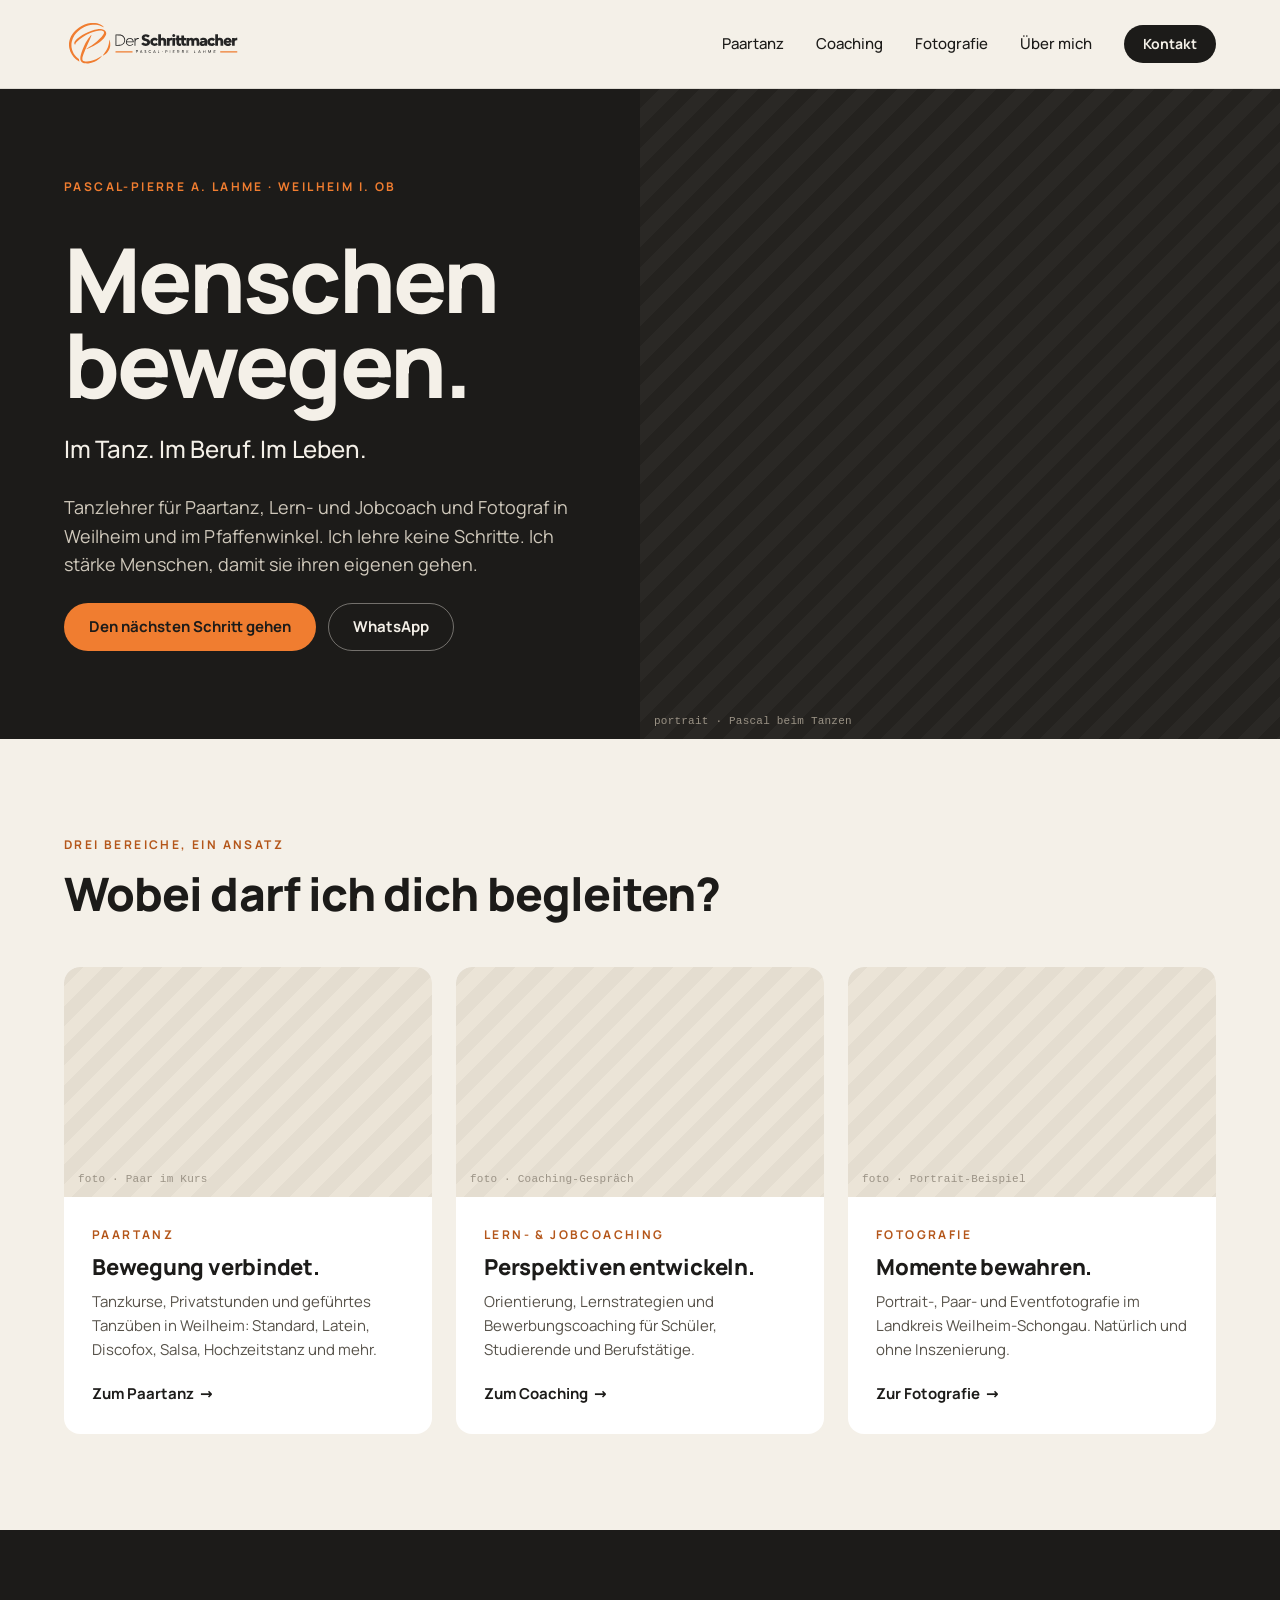
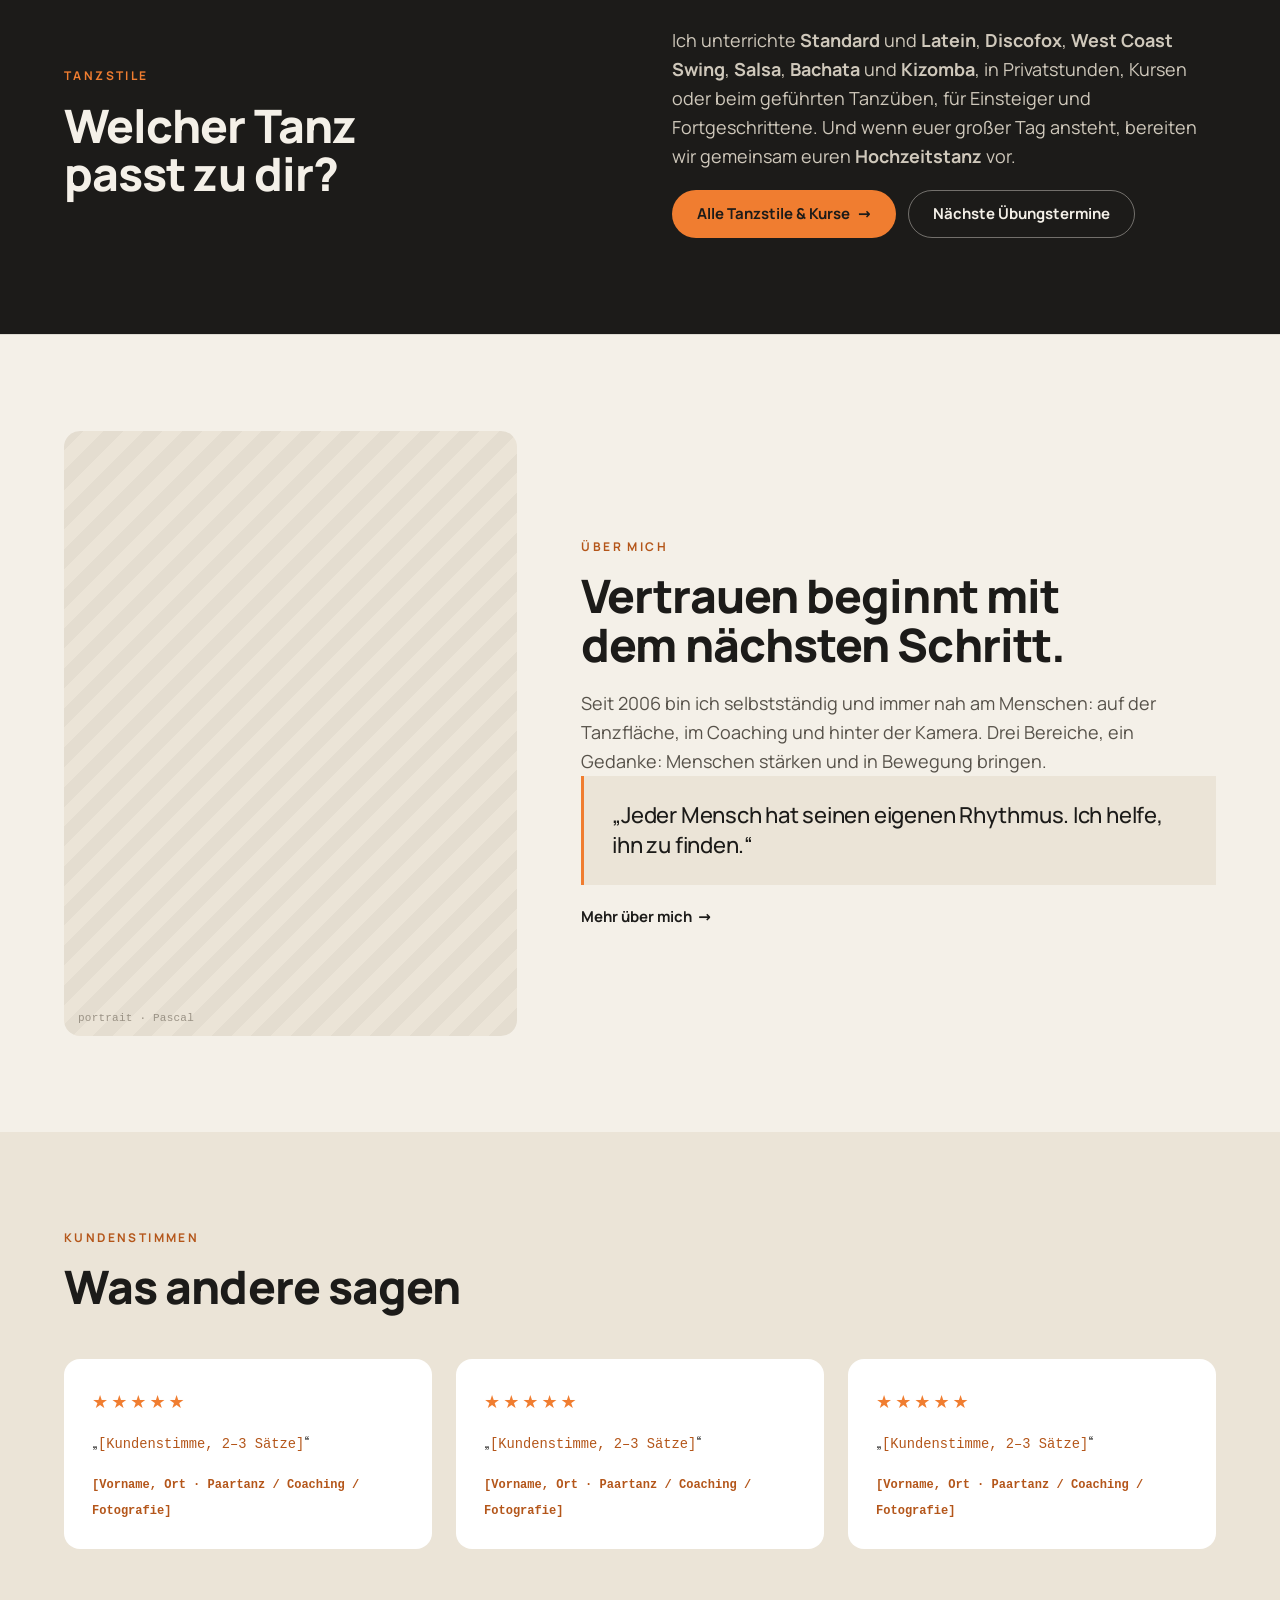
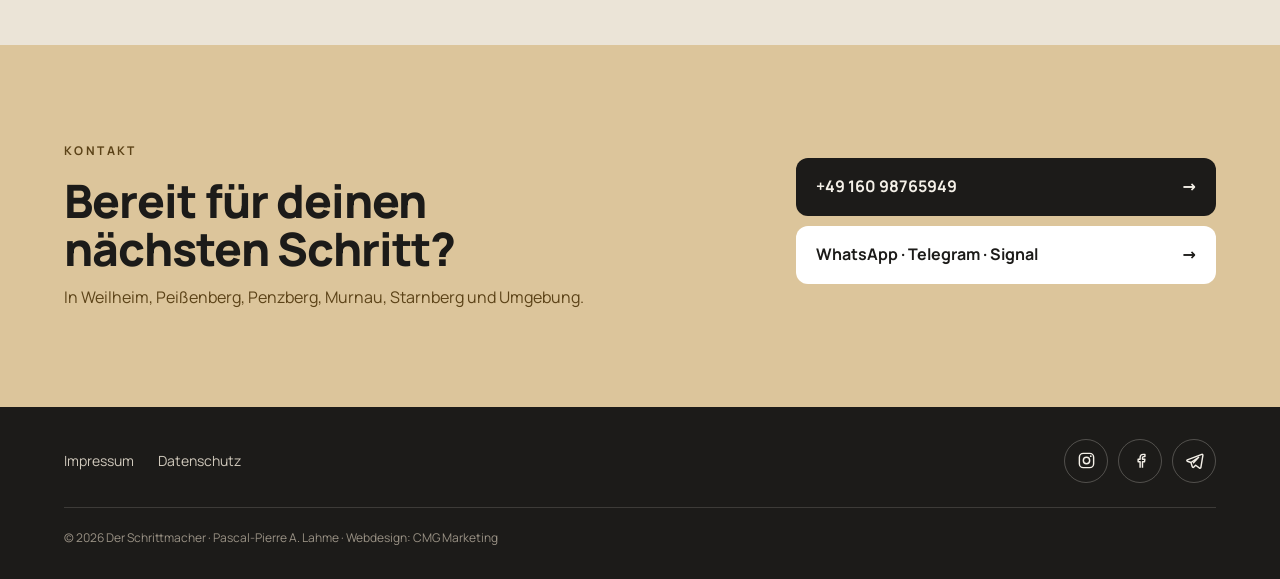
==== index.html @ 3079c07e "Relaunch: 404-Seite mit Fußspuren, Footer mit Copyright unten - 404: Fußspuren laufen einmal sanft e" ====
<!DOCTYPE html>
<html lang="de">
<head>
<meta charset="utf-8">
<meta name="viewport" content="width=device-width, initial-scale=1">
<title>Der Schrittmacher – Paartanz, Coaching & Fotografie in Weilheim</title>
<meta name="description" content="Pascal-Pierre A. Lahme: Tanzkurse und Tanzüben, Lern- und Jobcoaching sowie Fotografie in Weilheim i. OB und im Pfaffenwinkel.">
<link rel="canonical" href="https://www.pascal-lahme.de/">
<meta property="og:type" content="website">
<meta property="og:locale" content="de_DE">
<meta property="og:site_name" content="Der Schrittmacher – Pascal-Pierre A. Lahme">
<meta property="og:title" content="Der Schrittmacher – Paartanz, Coaching & Fotografie in Weilheim">
<meta property="og:description" content="Pascal-Pierre A. Lahme: Tanzkurse und Tanzüben, Lern- und Jobcoaching sowie Fotografie in Weilheim i. OB und im Pfaffenwinkel.">
<meta property="og:url" content="https://www.pascal-lahme.de/">
<meta property="og:image" content="https://www.pascal-lahme.de/img/social-preview.jpg">
<meta property="og:image:width" content="1200">
<meta property="og:image:height" content="630">
<meta property="og:image:alt" content="Der Schrittmacher – Menschen bewegen. Paartanz, Coaching und Fotografie in Weilheim">
<meta name="twitter:card" content="summary_large_image">
<link rel="icon" href="/img/favicon.svg" type="image/svg+xml">
<link rel="preload" href="/fonts/manrope-latin.woff2" as="font" type="font/woff2" crossorigin>
<link rel="stylesheet" href="/css/style.css">
<meta name="theme-color" content="#f4f0e8">
<script>
/* Alte Sprungmarken der bisherigen One-Page-Seite auf die neuen Unterseiten leiten */
(function(){var m={'tanzueben':'/tanzkurs-weilheim#tanzueben','paartanz':'/tanzkurs-weilheim','tanzen-weilheim':'/tanzkurs-weilheim#tanzstile','faq':'/tanzkurs-weilheim#faq','coaching':'/coaching-weilheim','fotografie':'/fotograf-weilheim','ueber-mich':'/ueber-mich','kontakt':'/kontakt','impressum':'/impressum','datenschutz':'/datenschutz','rechtliches':'/impressum'};var h=location.hash.slice(1);if(m[h])location.replace(m[h]);})();
</script>
<script type="application/ld+json">
{"@context":"https://schema.org","@type":"LocalBusiness","name":"Der Schrittmacher – Pascal-Pierre A. Lahme","url":"https://www.pascal-lahme.de/","telephone":"+4916098765949","email":"schrittmacher@pascal-lahme.de","address":{"@type":"PostalAddress","streetAddress":"Föhrenstr. 4","postalCode":"82362","addressLocality":"Weilheim i. OB","addressCountry":"DE"},"areaServed":["Weilheim i. OB","Peißenberg","Penzberg","Murnau","Starnberg"],"sameAs":["https://www.instagram.com/derschrittmacher/","https://www.facebook.com/derSchrittmacher/"]}
</script>
</head>
<body>
<a class="skip" href="#inhalt">Zum Inhalt springen</a>
<header class="site-header" id="kopf">
  <div class="wrap head-in">
    <a class="logo" href="/"><img src="/img/logo.svg" alt="Der Schrittmacher – Pascal-Pierre A. Lahme" width="186" height="52"></a>
    <button class="menu-btn" type="button" aria-expanded="false" aria-controls="menu" aria-label="Menü öffnen">
      <svg class="i-open" viewBox="0 0 24 24" fill="none" stroke="currentColor" stroke-width="2" stroke-linecap="round" aria-hidden="true"><path d="M4 7h16M4 12h16M4 17h16"/></svg>
      <svg class="i-close" viewBox="0 0 24 24" fill="none" stroke="currentColor" stroke-width="2" stroke-linecap="round" aria-hidden="true"><path d="M6 6l12 12M18 6 6 18"/></svg>
    </button>
    <nav class="nav" id="menu" aria-label="Hauptmenü"><a href="/tanzkurs-weilheim">Paartanz</a><a href="/coaching-weilheim">Coaching</a><a href="/fotograf-weilheim">Fotografie</a><a href="/ueber-mich">Über mich</a><a class="btn btn--dark btn--sm" href="/kontakt">Kontakt</a></nav>
  </div>
</header>
<main id="inhalt">
<section class="hero hero--ink">
  <div class="hero__text">
    <span class="eyebrow">Pascal-Pierre A. Lahme · Weilheim i. OB</span>
    <h1 class="display">Menschen bewegen.</h1>
    <p class="hero__sub">Im Tanz. Im Beruf. Im Leben.</p>
    <p class="lead">Tanzlehrer für Paartanz, Lern- und Jobcoach und Fotograf in Weilheim und im Pfaffenwinkel. Ich lehre keine Schritte. Ich stärke Menschen, damit sie ihren eigenen gehen.</p>
    <div class="btn-row"><a class="btn btn--orange" href="/kontakt">Den nächsten Schritt gehen</a><a class="btn btn--outline-light" href="https://wa.me/4916098765949" rel="noopener" target="_blank">WhatsApp</a></div>
  </div>
  <div class="hero__media"><div class="img " role="img" aria-label="Platzhalter: portrait · Pascal beim Tanzen"><span class="cap">portrait · Pascal beim Tanzen</span></div></div>
</section>

<section class="band" aria-labelledby="bereiche">
  <div class="wrap">
    <div class="section-head"><span class="eyebrow">Drei Bereiche, ein Ansatz</span><h2 id="bereiche">Wobei darf ich dich begleiten?</h2></div>
    <div class="grid grid--3 slider">
      <a class="card" href="/tanzkurs-weilheim"><div class="img " role="img" aria-label="Platzhalter: foto · Paar im Kurs"><span class="cap">foto · Paar im Kurs</span></div><div class="card__body"><span class="eyebrow">Paartanz</span><h3>Bewegung verbindet.</h3><p class="text">Tanzkurse, Privatstunden und geführtes Tanzüben in Weilheim: Standard, Latein, Discofox, Salsa, Hochzeitstanz und mehr.</p><span class="link">Zum Paartanz <span class="arrow arrow--r">→</span></span></div></a>
      <a class="card" href="/coaching-weilheim"><div class="img " role="img" aria-label="Platzhalter: foto · Coaching-Gespräch"><span class="cap">foto · Coaching-Gespräch</span></div><div class="card__body"><span class="eyebrow">Lern- &amp; Jobcoaching</span><h3>Perspektiven entwickeln.</h3><p class="text">Orientierung, Lernstrategien und Bewerbungscoaching für Schüler, Studierende und Berufstätige.</p><span class="link">Zum Coaching <span class="arrow arrow--r">→</span></span></div></a>
      <a class="card" href="/fotograf-weilheim"><div class="img " role="img" aria-label="Platzhalter: foto · Portrait-Beispiel"><span class="cap">foto · Portrait-Beispiel</span></div><div class="card__body"><span class="eyebrow">Fotografie</span><h3>Momente bewahren.</h3><p class="text">Portrait-, Paar- und Eventfotografie im Landkreis Weilheim-Schongau. Natürlich und ohne Inszenierung.</p><span class="link">Zur Fotografie <span class="arrow arrow--r">→</span></span></div></a>
    </div>
  </div>
</section>

<section class="band band--ink" aria-labelledby="tanzstile">
  <div class="wrap split">
    <div><span class="eyebrow">Tanzstile</span><h2 id="tanzstile">Welcher Tanz passt zu dir?</h2></div>
    <div class="stack">
      <p class="lead">Ich unterrichte <strong>Standard</strong> und <strong>Latein</strong>, <strong>Discofox</strong>, <strong>West Coast Swing</strong>, <strong>Salsa</strong>, <strong>Bachata</strong> und <strong>Kizomba</strong>, in Privatstunden, Kursen oder beim geführten Tanzüben, für Einsteiger und Fortgeschrittene. Und wenn euer großer Tag ansteht, bereiten wir gemeinsam euren <strong>Hochzeitstanz</strong> vor.</p>
      <div class="btn-row"><a class="btn btn--orange" href="/tanzkurs-weilheim#tanzstile">Alle Tanzstile &amp; Kurse <span class="arrow arrow--r">→</span></a><a class="btn btn--outline-light" href="/tanzkurs-weilheim#tanzueben">Nächste Übungstermine</a></div>
    </div>
  </div>
</section>

<section class="band" aria-labelledby="ueber">
  <div class="wrap split split--5-7">
    <div class="img ratio-3x4" role="img" aria-label="Platzhalter: portrait · Pascal"><span class="cap">portrait · Pascal</span></div>
    <div class="stack">
      <div><span class="eyebrow">Über mich</span><h2 id="ueber">Vertrauen beginnt mit dem nächsten Schritt.</h2></div>
      <p class="lead">Seit 2006 bin ich selbstständig und immer nah am Menschen: auf der Tanzfläche, im Coaching und hinter der Kamera. Drei Bereiche, ein Gedanke: Menschen stärken und in Bewegung bringen.</p>
      <blockquote class="quote">„Jeder Mensch hat seinen eigenen Rhythmus. Ich helfe, ihn zu finden.“</blockquote>
      <a class="link" href="/ueber-mich">Mehr über mich <span class="arrow arrow--r">→</span></a>
    </div>
  </div>
</section>

<section class="band band--deep" aria-labelledby="stimmen">
  <div class="wrap">
    <div class="section-head"><span class="eyebrow">Kundenstimmen</span><h2 id="stimmen">Was andere sagen</h2></div>
    <div class="grid grid--3 slider"><figure class="review"><div class="stars" aria-label="5 von 5 Sternen">★★★★★</div><blockquote>„<span class="ph">[Kundenstimme, 2–3 Sätze]</span>“</blockquote><figcaption><cite><span class="ph">[Vorname, Ort · Paartanz / Coaching / Fotografie]</span></cite></figcaption></figure><figure class="review"><div class="stars" aria-label="5 von 5 Sternen">★★★★★</div><blockquote>„<span class="ph">[Kundenstimme, 2–3 Sätze]</span>“</blockquote><figcaption><cite><span class="ph">[Vorname, Ort · Paartanz / Coaching / Fotografie]</span></cite></figcaption></figure><figure class="review"><div class="stars" aria-label="5 von 5 Sternen">★★★★★</div><blockquote>„<span class="ph">[Kundenstimme, 2–3 Sätze]</span>“</blockquote><figcaption><cite><span class="ph">[Vorname, Ort · Paartanz / Coaching / Fotografie]</span></cite></figcaption></figure></div>
  </div>
</section>

<section class="band band--sand cta-band" aria-labelledby="kontakt">
  <div class="wrap">
    <div><span class="eyebrow">Kontakt</span><h2 id="kontakt">Bereit für deinen nächsten Schritt?</h2><p class="text">In Weilheim, Peißenberg, Penzberg, Murnau, Starnberg und Umgebung.</p></div>
    <div class="contact-lines contact-lines--compact" style="min-width:min(100%,420px)">
      <a class="contact-line" href="tel:+4916098765949">+49 160 98765949 <span class="arrow arrow--r">→</span></a>
      <a class="contact-line is-white" href="/kontakt#messenger">WhatsApp · Telegram · Signal <span class="arrow arrow--r">→</span></a>
    </div>
  </div>
</section>
</main>
<footer class="site-footer">
  <div class="wrap">
    <div class="foot-row">
      <nav class="foot-legal" aria-label="Rechtliches"><a href="/impressum">Impressum</a><a href="/datenschutz">Datenschutz</a></nav>
      <div class="socials">
        <a href="https://www.instagram.com/derschrittmacher/" aria-label="Instagram" rel="noopener" target="_blank"><svg viewBox="0 0 24 24" fill="none" stroke="currentColor" stroke-width="1.8" aria-hidden="true"><rect x="3" y="3" width="18" height="18" rx="5"/><circle cx="12" cy="12" r="4"/><circle cx="17.4" cy="6.6" r="1.1" fill="currentColor" stroke="none"/></svg></a>
        <a href="https://www.facebook.com/derSchrittmacher/" aria-label="Facebook" rel="noopener" target="_blank"><svg viewBox="0 0 24 24" fill="none" stroke="currentColor" stroke-width="1.8" stroke-linejoin="round" aria-hidden="true"><path d="M14.5 21v-7.5h2.6l.4-3h-3V8.6c0-.9.3-1.5 1.6-1.5h1.5V4.4a20 20 0 0 0-2.3-.1c-2.3 0-3.8 1.4-3.8 3.9v2.3H9v3h2.5V21"/></svg></a>
        <a href="https://t.me/derSchrittmacher" aria-label="Telegram" rel="noopener" target="_blank"><svg viewBox="0 0 24 24" fill="none" stroke="currentColor" stroke-width="1.8" stroke-linejoin="round" aria-hidden="true"><path d="M21.2 4.2 2.9 11.3c-.8.3-.8 1.4 0 1.7l4.6 1.5 1.8 5.6c.2.7 1.1.9 1.6.4l2.6-2.5 4.9 3.6c.6.4 1.4.1 1.6-.6L22.6 5.4c.2-.8-.6-1.5-1.4-1.2Z"/><path d="m7.5 14.5 9.7-6.6-7 7.6"/></svg></a>
      </div>
    </div>
    <p class="foot-copy">© 2026 Der Schrittmacher · Pascal-Pierre A. Lahme <span aria-hidden="true">·</span> Webdesign: <a href="https://www.cmg-marketing.de/" rel="noopener" target="_blank">CMG Marketing</a></p>
  </div>
</footer>

<script>
(function(){var b=document.querySelector('.menu-btn'),h=document.getElementById('kopf');if(!b)return;
b.addEventListener('click',function(){var o=h.classList.toggle('menu-open');b.setAttribute('aria-expanded',o);b.setAttribute('aria-label',o?'Menü schließen':'Menü öffnen');});})();
</script>
</body>
</html>
---- css/style.css ----
/* Der Schrittmacher – Pascal-Pierre A. Lahme
   Eine Datei für die ganze Website. Schrift lokal eingebunden (keine Google-Server). */

/* ---------- Schrift ---------- */
@font-face {
  font-family: "Manrope";
  font-style: normal;
  font-display: swap;
  font-weight: 200 800;
  src: url("../fonts/manrope-latin-ext.woff2") format("woff2");
  unicode-range: U+0100-02BA, U+02BD-02C5, U+02C7-02CC, U+02CE-02D7, U+02DD-02FF, U+0304, U+0308, U+0329, U+1D00-1DBF, U+1E00-1E9F, U+1EF2-1EFF, U+2020, U+20A0-20AB, U+20AD-20C0, U+2113, U+2C60-2C7F, U+A720-A7FF;
}
@font-face {
  font-family: "Manrope";
  font-style: normal;
  font-display: swap;
  font-weight: 200 800;
  src: url("../fonts/manrope-latin.woff2") format("woff2");
  unicode-range: U+0000-00FF, U+0131, U+0152-0153, U+02BB-02BC, U+02C6, U+02DA, U+02DC, U+0304, U+0308, U+0329, U+2000-206F, U+20AC, U+2122, U+2191, U+2193, U+2212, U+2215, U+FEFF, U+FFFD;
}

/* ---------- Farben & Maße ---------- */
:root {
  --ink: #1c1b19;
  --ink-2: #24221f;
  --cream: #f4f0e8;
  --cream-deep: #ebe4d7;
  --white: #ffffff;
  --sand: #dcc59b;
  --orange: #f07d30;
  --orange-dark: #d96a1f;
  --orange-text: #b4561a;
  --brown: #5c4318;
  --muted: #57524a;
  --muted-on-dark: #cfc8bb;
  --faint: #9a9285;
  --rule: rgba(28, 27, 25, .2);
  --rule-soft: rgba(28, 27, 25, .1);
  --rule-on-dark: rgba(244, 240, 232, .15);

  --font: "Manrope", system-ui, -apple-system, "Segoe UI", sans-serif;
  --mono: ui-monospace, Menlo, Consolas, monospace;

  --container: 1280px;
  --gutter: 64px;
  --section-y: 96px;
  --gap: 24px;
  --radius: 16px;
  --radius-sm: 12px;
  --ease: .2s ease;
}
@media (max-width: 900px) {
  :root { --gutter: 20px; --section-y: 56px; --gap: 16px; }
}

/* ---------- Grundlagen ---------- */
*, *::before, *::after { box-sizing: border-box; }
html { -webkit-text-size-adjust: 100%; scroll-behavior: smooth; scroll-padding-top: 100px; }
body {
  margin: 0;
  font-family: var(--font);
  font-size: 16px;
  line-height: 1.6;
  color: var(--ink);
  background: var(--cream);
  -webkit-font-smoothing: antialiased;
}
img, svg { display: block; max-width: 100%; }
a { color: inherit; text-decoration: none; transition: color var(--ease); }
p { margin: 0; }
h1, h2, h3, h4 { margin: 0; font-weight: 800; letter-spacing: -.02em; line-height: 1.05; text-wrap: balance; }
h1 { font-size: clamp(40px, 5.4vw, 72px); letter-spacing: -.03em; line-height: 1; }
h2 { font-size: clamp(30px, 3.6vw, 48px); }
h3 { font-size: 22px; letter-spacing: -.01em; line-height: 1.2; }
.display { font-size: clamp(52px, 7vw, 92px); line-height: .95; }
:focus-visible { outline: 2px solid var(--orange); outline-offset: 3px; }
.skip { position: absolute; left: -9999px; top: 8px; background: var(--ink); color: var(--cream); padding: 10px 16px; border-radius: 999px; z-index: 100; }
.skip:focus { left: 8px; }
.visually-hidden { position: absolute; width: 1px; height: 1px; overflow: hidden; clip: rect(0 0 0 0); white-space: nowrap; }

.wrap { max-width: var(--container); margin: 0 auto; padding: 0 var(--gutter); }
.band { padding: var(--section-y) 0; }
.band--ink { background: var(--ink); color: var(--cream); }
.band--deep { background: var(--cream-deep); }
.band--white { background: var(--white); }
.band--sand { background: var(--sand); }
.band + .band:not([class*="--"]) { border-top: 1px solid var(--rule-soft); }

/* Platzhalter für fehlende Inhalte */
.ph { font-family: var(--mono); font-size: .86em; color: var(--orange-text); }
.band--ink .ph { color: var(--orange); }

/* ---------- Texte ---------- */
.eyebrow {
  display: block;
  font-size: 12px;
  font-weight: 700;
  letter-spacing: .2em;
  text-transform: uppercase;
  color: var(--orange-text);
  margin-bottom: 16px;
}
.band--ink .eyebrow, .hero--ink .eyebrow { color: var(--orange); }
.band--sand .eyebrow { color: var(--brown); }
.lead { font-size: 18px; line-height: 1.6; color: var(--muted); }
.text { color: var(--muted); }
.band--ink .lead, .band--ink .text, .hero--ink .lead { color: var(--muted-on-dark); }
.section-head { max-width: 760px; margin-bottom: 48px; }
.section-head .lead { margin-top: 16px; }
.stack > * + * { margin-top: 20px; }

/* ---------- Buttons ---------- */
.btn {
  display: inline-flex;
  align-items: center;
  justify-content: center;
  gap: 8px;
  padding: 14px 24px;
  border-radius: 999px;
  border: 1.5px solid transparent;
  font: 700 15px/1.2 var(--font);
  cursor: pointer;
  transition: background-color var(--ease), color var(--ease), border-color var(--ease), transform var(--ease);
  white-space: nowrap;
}
.btn:active { transform: scale(.97); }
.btn--orange { background: var(--orange); color: var(--ink); }
.btn--orange:hover { background: var(--orange-dark); }
.btn--dark { background: var(--ink); color: var(--cream); }
.btn--dark:hover { background: var(--orange); color: var(--ink); }
.btn--white { background: var(--white); color: var(--ink); }
.btn--white:hover { background: var(--ink); color: var(--cream); }
.btn--outline-light { border-color: rgba(244, 240, 232, .4); color: var(--cream); }
.btn--outline-light:hover { background: var(--cream); color: var(--ink); border-color: var(--cream); }
.btn--outline-dark { border-color: var(--ink); color: var(--ink); }
.btn--outline-dark:hover { background: var(--ink); color: var(--cream); }
.btn--sm { padding: 10px 18px; font-size: 14px; }
.btn-row { display: flex; flex-wrap: wrap; gap: 12px; align-items: center; }
.link { font-weight: 700; font-size: 15px; display: inline-flex; gap: 6px; align-items: center; }
.link:hover { color: var(--orange-text); }
.band--ink .link:hover { color: var(--orange); }
.arrow { display: inline-block; transition: transform var(--ease); }
a:hover .arrow--r, button:hover .arrow--r { transform: translateX(3px); }
a:hover .arrow--d { transform: translateY(3px); }
a:hover .arrow--u { transform: translateY(-3px); }
.back { font-size: 14px; font-weight: 600; color: var(--muted); }
.band--ink .back { color: var(--muted-on-dark); }
.back:hover { color: var(--orange-text); }
.band--ink .back:hover { color: var(--orange); }

/* ---------- Header ---------- */
.site-header {
  position: sticky;
  top: 0;
  z-index: 50;
  background: var(--cream);
  border-bottom: 1px solid var(--rule-soft);
}
.head-in { display: flex; align-items: center; justify-content: space-between; height: 88px; }
.logo img { height: 52px; width: auto; }
.nav { display: flex; align-items: center; gap: 32px; font-size: 15px; font-weight: 500; }
.nav a:not(.btn):hover, .nav a[aria-current="page"]:not(.btn) { color: var(--orange-text); }
.menu-btn { display: none; }

@media (max-width: 900px) {
  .head-in { height: 68px; }
  .logo img { height: 40px; }
  .menu-btn {
    display: grid;
    place-items: center;
    width: 44px;
    height: 44px;
    border-radius: 50%;
    border: 0;
    background: var(--ink);
    color: var(--cream);
    cursor: pointer;
  }
  .menu-btn svg { width: 20px; height: 20px; }
  .menu-btn .i-close { display: none; }
  .menu-open .menu-btn .i-open { display: none; }
  .menu-open .menu-btn .i-close { display: block; }
  .nav {
    display: none;
    position: absolute;
    top: 100%;
    left: 0;
    right: 0;
    flex-direction: column;
    align-items: stretch;
    gap: 0;
    padding: 8px var(--gutter) 24px;
    background: var(--cream);
    border-bottom: 1px solid var(--rule-soft);
    font-size: 20px;
    font-weight: 700;
  }
  .menu-open .nav { display: flex; }
  .nav a:not(.btn) { padding: 14px 0; border-bottom: 1px solid var(--rule-soft); }
  .nav .btn { margin-top: 20px; font-size: 16px; padding: 16px; }
}

/* ---------- Hero ---------- */
.hero { display: grid; grid-template-columns: 1fr 1fr; min-height: 560px; }
.hero--ink { background: var(--ink); color: var(--cream); }
.hero__text {
  display: flex;
  flex-direction: column;
  justify-content: center;
  gap: 24px;
  padding: 88px 56px 88px max(var(--gutter), calc((100vw - var(--container)) / 2 + var(--gutter)));
}
.hero__text .lead { max-width: 520px; }
.hero__sub { font-size: 24px; font-weight: 500; letter-spacing: -.01em; }
.hero__media { min-height: 100%; }
.hero__media .img { height: 100%; border-radius: 0; }
@media (max-width: 900px) {
  .hero { grid-template-columns: 1fr; min-height: 0; }
  .hero__media { order: -1; height: 260px; }
  .hero__text { padding: 40px var(--gutter) 48px; gap: 20px; }
  .hero__sub { font-size: 20px; }
  .hero .btn-row .btn { flex: 1 1 100%; }
}

/* Seitenkopf hell, zweispaltig (Über mich) */
.page-head { display: grid; grid-template-columns: 5fr 7fr; gap: 64px; align-items: center; }
@media (max-width: 900px) { .page-head { grid-template-columns: 1fr; gap: 32px; } }

/* ---------- Bild-Platzhalter ---------- */
.img {
  position: relative;
  border-radius: var(--radius);
  overflow: hidden;
  background: repeating-linear-gradient(135deg, #e4ddd0 0 14px, #ebe4d7 14px 28px);
  min-height: 220px;
}
.img--dark, .band--ink .img, .hero--ink .img { background: repeating-linear-gradient(135deg, #24221f 0 14px, #2a2825 14px 28px); }
.img figcaption, .img .cap {
  position: absolute;
  left: 14px;
  bottom: 12px;
  font: 11px var(--mono);
  color: var(--faint);
  letter-spacing: .02em;
}
.img img { width: 100%; height: 100%; object-fit: cover; }
.ratio-4x3 { aspect-ratio: 4 / 3; min-height: 0; }
.ratio-3x4 { aspect-ratio: 3 / 4; min-height: 0; }
.ratio-16x10 { aspect-ratio: 16 / 10; min-height: 0; }

/* ---------- Raster ---------- */
.grid { display: grid; gap: var(--gap); }
.grid--2 { grid-template-columns: repeat(2, minmax(0, 1fr)); }
.grid--3 { grid-template-columns: repeat(3, minmax(0, 1fr)); }
.grid--4 { grid-template-columns: repeat(4, minmax(0, 1fr)); }
.split { display: grid; grid-template-columns: 1fr 1fr; gap: 64px; align-items: center; }
.split--top { align-items: start; }
.split--5-7 { grid-template-columns: 5fr 7fr; }
@media (max-width: 1080px) { .grid--4 { grid-template-columns: repeat(2, minmax(0, 1fr)); } }
@media (max-width: 900px) {
  .grid--2, .grid--3, .grid--4, .split, .split--5-7 { grid-template-columns: 1fr; }
  .split { gap: 32px; }
  .split--media-first > .img, .split > .img { order: -1; }
  /* Wischbare Karten auf dem Handy */
  .slider {
    display: grid;
    grid-auto-flow: column;
    grid-auto-columns: 84%;
    grid-template-columns: none;
    overflow-x: auto;
    scroll-snap-type: x mandatory;
    margin: 0 calc(var(--gutter) * -1);
    padding: 0 var(--gutter) 4px;
    scroll-padding: 0 var(--gutter);
    scrollbar-width: none;
  }
  .slider::-webkit-scrollbar { display: none; }
  .slider > * { scroll-snap-align: start; }
}

/* ---------- Karten ---------- */
.card {
  display: flex;
  flex-direction: column;
  background: var(--white);
  border-radius: var(--radius);
  overflow: hidden;
}
.card__body { display: flex; flex-direction: column; gap: 10px; padding: 28px; flex: 1; }
.card__body .text { font-size: 15px; flex: 1; }
.card .eyebrow { margin: 0; }
.card .link { margin-top: 10px; }
.card .img { border-radius: 0; min-height: 0; aspect-ratio: 16 / 10; }
a.card:hover h3 { color: var(--orange-text); }
.card h3 { transition: color var(--ease); }
.card--dark { background: var(--ink-2); color: var(--cream); }
.card--dark .text { color: var(--muted-on-dark); }

/* ---------- Zitat ---------- */
.quote {
  margin: 0;
  padding: 24px 28px;
  background: var(--cream-deep);
  border-left: 3px solid var(--orange);
  font-size: 22px;
  line-height: 1.4;
  font-weight: 500;
  letter-spacing: -.01em;
}
.quote-band { text-align: center; }
.quote-band blockquote {
  margin: 0 auto;
  max-width: 980px;
  font-size: clamp(26px, 3.2vw, 40px);
  line-height: 1.25;
  font-weight: 600;
  letter-spacing: -.02em;
}

/* ---------- Schritte (nummerierte Liste) ---------- */
.steps { list-style: none; margin: 0; padding: 0; border-top: 1px solid var(--rule); }
.steps li { display: grid; grid-template-columns: 56px 1fr; gap: 8px; padding: 24px 0; border-bottom: 1px solid var(--rule); }
.steps .num { font-weight: 800; color: var(--orange-text); font-size: 16px; padding-top: 2px; }
.band--ink .steps, .band--ink .steps li { border-color: var(--rule-on-dark); }
.band--ink .steps .num { color: var(--orange); }
.steps h3 { font-size: 19px; margin-bottom: 6px; }
.steps .text { font-size: 15px; }

.steps-cols { display: grid; grid-template-columns: repeat(3, 1fr); gap: 32px; list-style: none; margin: 0; padding: 0; }
.steps-cols li { border-top: 2px solid var(--ink); padding-top: 24px; }
.steps-cols .num { display: block; font-size: 18px; font-weight: 800; color: var(--orange-text); margin-bottom: 12px; }
.steps-cols h3 { margin-bottom: 10px; }
@media (max-width: 900px) { .steps-cols { grid-template-columns: 1fr; gap: 28px; } }

/* ---------- Faktenzeilen ---------- */
.facts { margin: 0; border-top: 1px solid var(--rule); font-size: 15px; }
.facts div { display: grid; grid-template-columns: 140px 1fr; gap: 16px; padding: 13px 0; border-bottom: 1px solid var(--rule); }
.facts dt { font-weight: 700; }
.facts dd { margin: 0; color: var(--muted); }
.band--ink .facts, .band--ink .facts div { border-color: var(--rule-on-dark); }
.band--ink .facts dd { color: var(--muted-on-dark); }
@media (max-width: 600px) { .facts div { grid-template-columns: 110px 1fr; } }

/* Angebots-Abschnitt (Text + Bild) */
.offer h2 { margin-bottom: 16px; }
.offer .lead { margin-bottom: 28px; }
.offer .facts { margin-bottom: 28px; }

/* ---------- Tanzstile ---------- */
.style-tile { display: grid; grid-template-columns: 136px 1fr; gap: 24px; padding: 20px; background: var(--ink-2); border-radius: var(--radius); }
.style-tile .img { min-height: 0; aspect-ratio: 1; border-radius: var(--radius-sm); }
.style-tile h3 { font-size: 21px; margin-bottom: 4px; }
.style-tile .tag { display: block; font-size: 11px; font-weight: 700; letter-spacing: .14em; text-transform: uppercase; color: var(--orange); margin-bottom: 8px; }
.style-tile p { font-size: 15px; color: var(--muted-on-dark); }
@media (max-width: 600px) { .style-tile { grid-template-columns: 84px 1fr; gap: 16px; padding: 16px; } }

.chips { display: flex; flex-wrap: wrap; gap: 8px; }
.chip { padding: 8px 14px; border-radius: 999px; background: var(--white); font-size: 14px; font-weight: 600; }
.band--ink .chip { background: var(--ink-2); color: var(--cream); }

/* ---------- Termine (Tanzüben) ---------- */
.dates { border-top: 1px solid var(--rule-on-dark); }
.date-row { display: grid; grid-template-columns: 1fr auto; gap: 16px 24px; align-items: center; padding: 22px 0; border-bottom: 1px solid var(--rule-on-dark); }
.date-row .when { font-size: 13px; font-weight: 700; color: var(--orange); letter-spacing: .02em; }
.date-row h3 { font-size: 20px; margin: 4px 0 4px; }
.date-row .where { font-size: 14px; color: var(--muted-on-dark); }
.date-row .btn-row { justify-content: flex-end; }
.note { font-size: 13px; color: var(--faint); margin-top: 16px; }
@media (max-width: 700px) { .date-row { grid-template-columns: 1fr; } .date-row .btn-row { justify-content: flex-start; } }

/* ---------- Kundenstimmen ---------- */
.review { margin: 0; background: var(--white); border-radius: var(--radius); padding: 28px; display: flex; flex-direction: column; gap: 14px; }
.stars { color: var(--orange); letter-spacing: 3px; font-size: 18px; }
.review blockquote { margin: 0; font-size: 16px; }
.review cite { font-style: normal; font-size: 14px; font-weight: 700; }

/* ---------- Infobox ---------- */
.infobox { background: var(--white); border-radius: var(--radius); padding: 28px; }
.infobox h3 { font-size: 19px; margin-bottom: 14px; }
.infobox ul { list-style: none; margin: 0; padding: 0; display: grid; gap: 10px; font-size: 15px; }
.infobox strong { font-weight: 700; }

/* ---------- Preise ---------- */
.price-table { width: 100%; border-collapse: collapse; font-size: 15px; }
.price-table th { text-align: left; font-size: 12px; font-weight: 700; letter-spacing: .14em; text-transform: uppercase; color: var(--muted); padding: 0 12px 14px 0; border-bottom: 2px solid var(--ink); }
.price-table td { padding: 16px 12px 16px 0; border-bottom: 1px solid var(--rule); vertical-align: top; color: var(--muted); }
.price-table td:first-child { font-weight: 700; color: var(--ink); }
.price-table td:last-child, .price-table th:last-child { text-align: right; padding-right: 0; color: var(--ink); font-weight: 700; }
.price-table tr { transition: background-color var(--ease); }
.price-table tbody tr:hover { background: var(--cream); }
.price-table a:hover { color: var(--orange-text); }
@media (max-width: 760px) {
  .price-table thead { display: none; }
  .price-table, .price-table tbody, .price-table tr, .price-table td { display: block; width: 100%; }
  .price-table tr { padding: 16px 0; border-bottom: 1px solid var(--rule); }
  .price-table td { border: 0; padding: 2px 0; text-align: left !important; }
  .price-table td[data-label]::before { content: attr(data-label) ": "; font-weight: 600; color: var(--ink); }
}

/* Format & Kosten (Coaching) */
.keyfacts { border-top: 1px solid var(--rule); }
.keyfacts > div { display: grid; grid-template-columns: 1fr 1.1fr; gap: 24px; align-items: center; padding: 24px 0; border-bottom: 1px solid var(--rule); }
.keyfacts .big { font-size: clamp(28px, 3vw, 38px); font-weight: 800; letter-spacing: -.02em; line-height: 1.1; }
.keyfacts .text { font-size: 15px; }
.badge { display: inline-block; padding: 6px 12px; border-radius: 999px; background: var(--orange); color: var(--ink); font-size: 11px; font-weight: 800; letter-spacing: .12em; text-transform: uppercase; }
.funding { display: flex; gap: 16px; align-items: flex-start; margin-top: 24px; font-size: 15px; color: var(--muted); }
@media (max-width: 600px) { .keyfacts > div { grid-template-columns: 1fr; gap: 6px; } .funding { flex-direction: column; } }

/* ---------- FAQ ---------- */
.faq { border-top: 1px solid var(--rule); }
.faq details { border-bottom: 1px solid var(--rule); }
.faq summary {
  display: flex;
  justify-content: space-between;
  gap: 16px;
  padding: 20px 0;
  font-size: 17px;
  font-weight: 700;
  cursor: pointer;
  list-style: none;
  transition: color var(--ease);
}
.faq summary::-webkit-details-marker { display: none; }
.faq summary::after { content: "+"; font-size: 22px; line-height: 1; font-weight: 500; transition: transform var(--ease); }
.faq details[open] summary::after { content: "−"; }
.faq summary:hover { color: var(--orange-text); }
.faq summary:hover::after { transform: rotate(90deg); }
.faq details[open] summary:hover::after { transform: none; }
.faq .answer { padding: 0 32px 22px 0; color: var(--muted); }

/* ---------- Abschluss-Band (Sand) ---------- */
.cta-band .wrap { display: flex; align-items: center; justify-content: space-between; gap: 32px; flex-wrap: wrap; }
.cta-band h2 { max-width: 640px; }
.cta-band .text { color: var(--brown); margin-top: 12px; }
@media (max-width: 900px) { .cta-band .btn-row { width: 100%; } .cta-band .btn-row .btn { flex: 1 1 100%; } }

/* Kontaktzeilen */
.contact-lines { border-top: 1px solid rgba(28, 27, 25, .25); }
.contact-line {
  display: flex;
  align-items: center;
  justify-content: space-between;
  gap: 16px;
  padding: 24px 0;
  border-bottom: 1px solid rgba(28, 27, 25, .25);
}
.contact-line .label { display: block; font-size: 12px; font-weight: 700; letter-spacing: .2em; text-transform: uppercase; color: var(--brown); margin-bottom: 4px; }
.contact-line .value { display: block; line-height: 1.15; font-size: clamp(20px, 2.2vw, 30px); font-weight: 800; letter-spacing: -.02em; word-break: break-word; }
.round {
  flex: none;
  display: grid;
  place-items: center;
  width: 56px;
  height: 56px;
  border-radius: 50%;
  background: var(--ink);
  color: var(--cream);
  font-size: 20px;
  transition: background-color var(--ease), color var(--ease);
}
.contact-line:hover .round { background: var(--orange); color: var(--ink); }
.contact-line:hover .value { color: var(--ink); }
.contact-lines--compact .contact-line { padding: 16px 20px; border: 0; border-radius: var(--radius-sm); background: var(--ink); color: var(--cream); margin-bottom: 10px; font-weight: 700; }
.contact-lines--compact { border: 0; }
.contact-lines--compact .contact-line.is-white { background: var(--white); color: var(--ink); }
.contact-lines--compact .contact-line:hover { background: var(--orange); color: var(--ink); }
.hours { display: grid; grid-template-columns: 130px 1fr; gap: 8px 16px; font-size: 15px; }
.hours dt { font-weight: 700; }
.hours dd { margin: 0; color: var(--sand-text, #3d3120); }

/* ---------- Footer ---------- */
.site-footer { background: var(--ink); color: var(--muted-on-dark); padding: 32px 0; font-size: 14px; }
.foot-row { display: flex; align-items: center; justify-content: space-between; gap: 16px 32px; flex-wrap: wrap; }
.foot-copy { margin-top: 24px; padding-top: 20px; border-top: 1px solid var(--rule-on-dark); font-size: 12px; color: var(--faint); }
.foot-legal { display: flex; gap: 24px; }
.site-footer a:hover { color: var(--orange); }
.socials { display: flex; gap: 10px; }
.socials a {
  display: grid;
  place-items: center;
  width: 44px;
  height: 44px;
  border-radius: 50%;
  border: 1px solid rgba(244, 240, 232, .25);
  color: var(--cream);
  transition: border-color var(--ease), color var(--ease);
}
.socials a:hover { border-color: var(--orange); color: var(--orange); }
.socials svg { width: 19px; height: 19px; }
@media (max-width: 900px) {
  .foot-row { gap: 20px; }
}

/* ---------- Handy: Leiste unten ---------- */
.sticky-bar { display: none; }
@media (max-width: 900px) {
  .has-sticky { padding-bottom: 76px; }
  .sticky-bar {
    display: flex;
    gap: 10px;
    position: fixed;
    left: 0;
    right: 0;
    bottom: 0;
    z-index: 40;
    padding: 12px var(--gutter) calc(12px + env(safe-area-inset-bottom));
    background: var(--cream);
    border-top: 1px solid var(--rule-soft);
  }
  .sticky-bar .btn { flex: 1; }
}

/* ---------- Rechtstexte ---------- */
.legal { max-width: 760px; }
.legal h1 { margin-bottom: 40px; }
.legal h2 { font-size: 22px; margin: 36px 0 10px; letter-spacing: -.01em; }
.legal p, .legal address { color: var(--muted); font-style: normal; }
.legal p + p { margin-top: 12px; }
.legal a { text-decoration: underline; text-underline-offset: 3px; }
.legal a:hover { color: var(--orange-text); }

/* ---------- Bewegung reduzieren ---------- */
@media (prefers-reduced-motion: reduce) {
  html { scroll-behavior: auto; }
  *, *::before, *::after { transition: none !important; }
}

/* ---------- 404 ---------- */
.nf { background: var(--ink); color: var(--cream); padding: 80px 0 96px; min-height: calc(100vh - 88px); }
.nf .eyebrow { color: var(--orange); }
.nf .lead { color: var(--muted-on-dark); margin-top: 24px; max-width: 560px; }
.nf h1 { font-size: clamp(44px, 6vw, 84px); line-height: .98; }
.nf-grid { display: grid; grid-template-columns: 6fr 5fr; gap: 48px; align-items: center; }
.nf-trail { width: 100%; height: auto; }
.nf-step { fill: var(--orange); opacity: 0; animation: nf-step .35s ease-out forwards; animation-delay: calc(var(--i) * 90ms); }
.nf-step:nth-last-of-type(2) { --o: .45; }
.nf-step:last-of-type { --o: .2; }
.nf-edge { stroke: rgba(244, 240, 232, .25); stroke-width: 2; stroke-dasharray: 6 8; }
.nf-q { fill: var(--cream); font: 800 64px var(--font); opacity: 0; animation: nf-step .4s ease-out .85s forwards; --o: 1; }
@keyframes nf-step { from { opacity: 0; transform-box: fill-box; } to { opacity: var(--o, 1); } }

.nf-paths { display: grid; grid-template-columns: repeat(4, minmax(0, 1fr)); margin-top: 64px; border-top: 1px solid var(--rule-on-dark); }
.nf-paths a {
  display: grid;
  grid-template-columns: 1fr auto;
  gap: 4px 12px;
  padding: 28px 24px 28px 0;
  border-bottom: 1px solid var(--rule-on-dark);
  position: relative;
}
.nf-paths a + a { padding-left: 24px; border-left: 1px solid var(--rule-on-dark); }
.nf-paths .num { grid-column: 1 / -1; font-weight: 800; font-size: 14px; color: var(--orange); }
.nf-name { font-size: 24px; font-weight: 800; letter-spacing: -.02em; transition: color var(--ease); }
.nf-sub { grid-column: 1; font-size: 14px; color: var(--muted-on-dark); }
.nf-paths .arrow { grid-row: 2; grid-column: 2; align-self: center; font-size: 20px; }
.nf-paths a:hover .nf-name, .nf-paths a:focus-visible .nf-name { color: var(--orange); }
@media (max-width: 900px) {
  .nf { padding: 40px 0 64px; min-height: 0; }
  .nf-grid { grid-template-columns: 1fr; gap: 8px; }
  .nf-trail { order: -1; max-width: 360px; }
  .nf-paths { grid-template-columns: 1fr; margin-top: 40px; }
  .nf-paths a, .nf-paths a + a { padding: 20px 0; border-left: 0; }
}
@media (prefers-reduced-motion: reduce) {
  .nf-step, .nf-q { animation: none; opacity: var(--o, 1); }
}
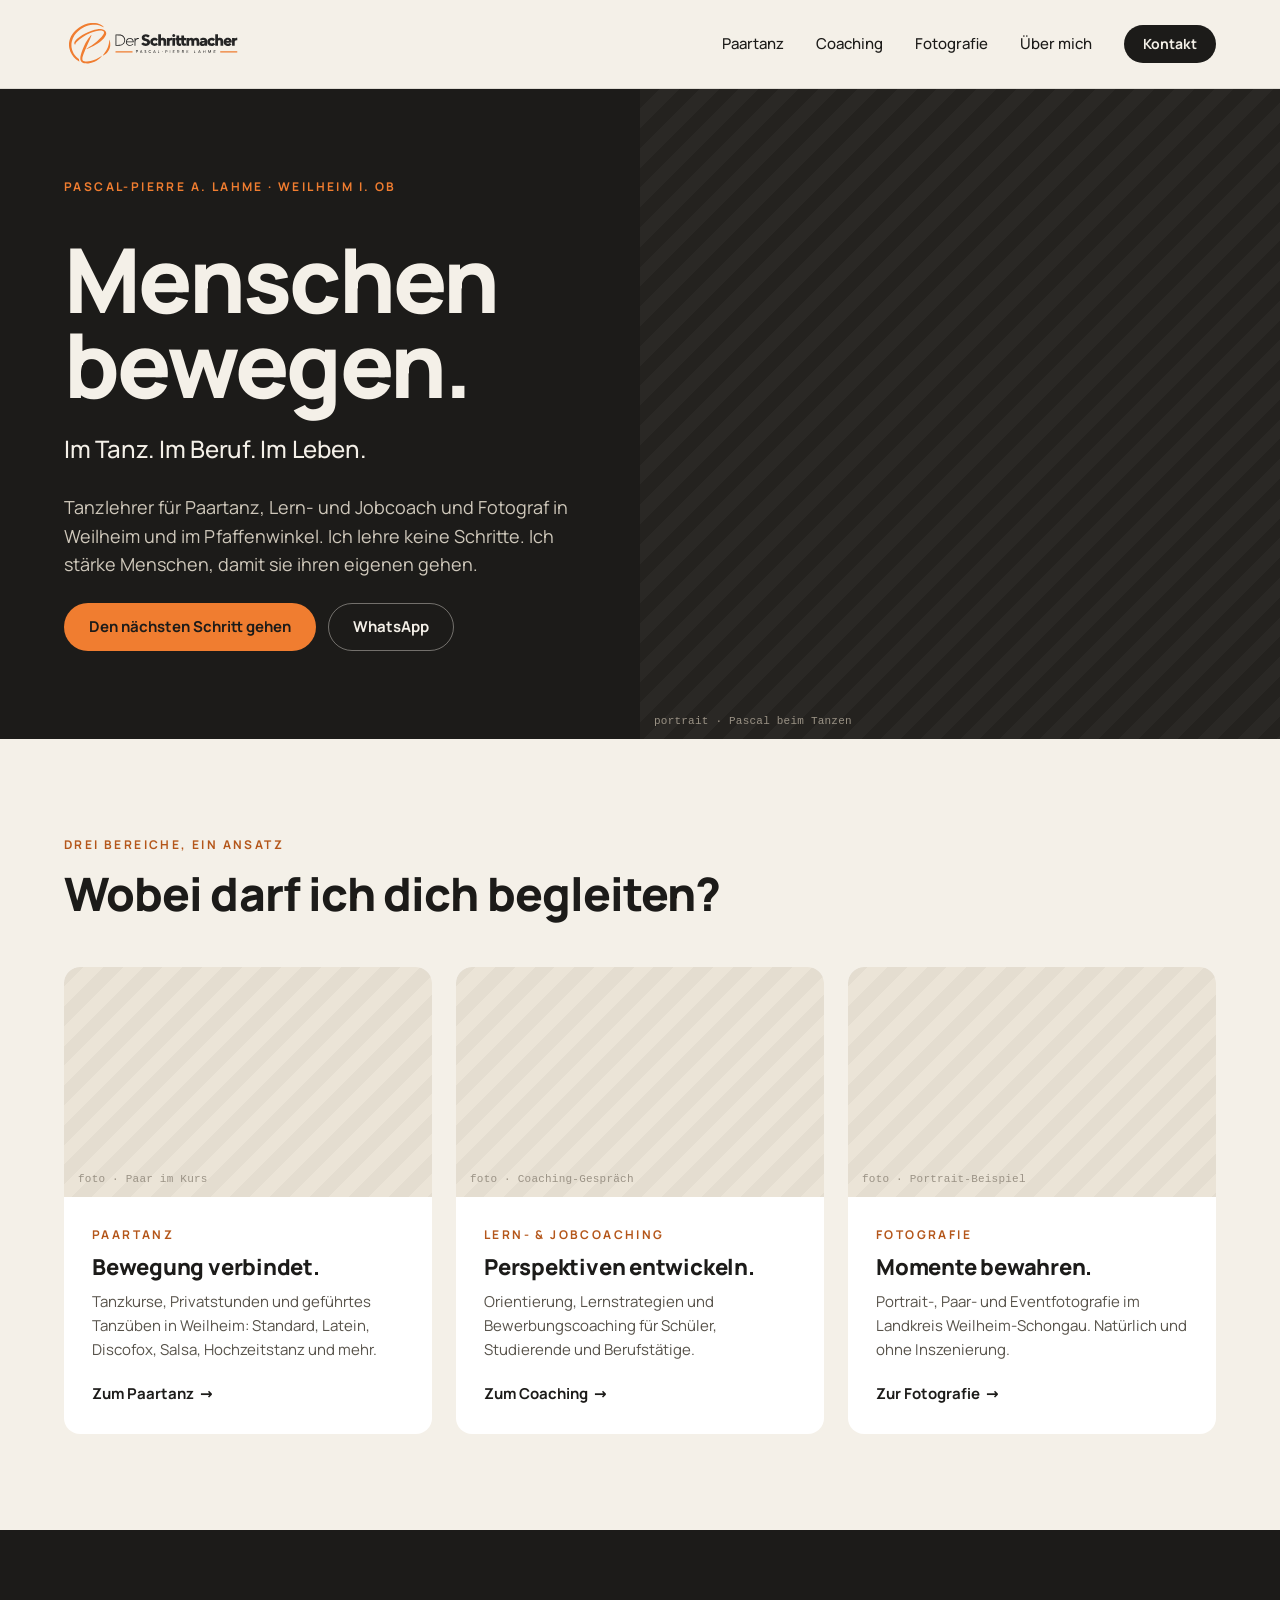
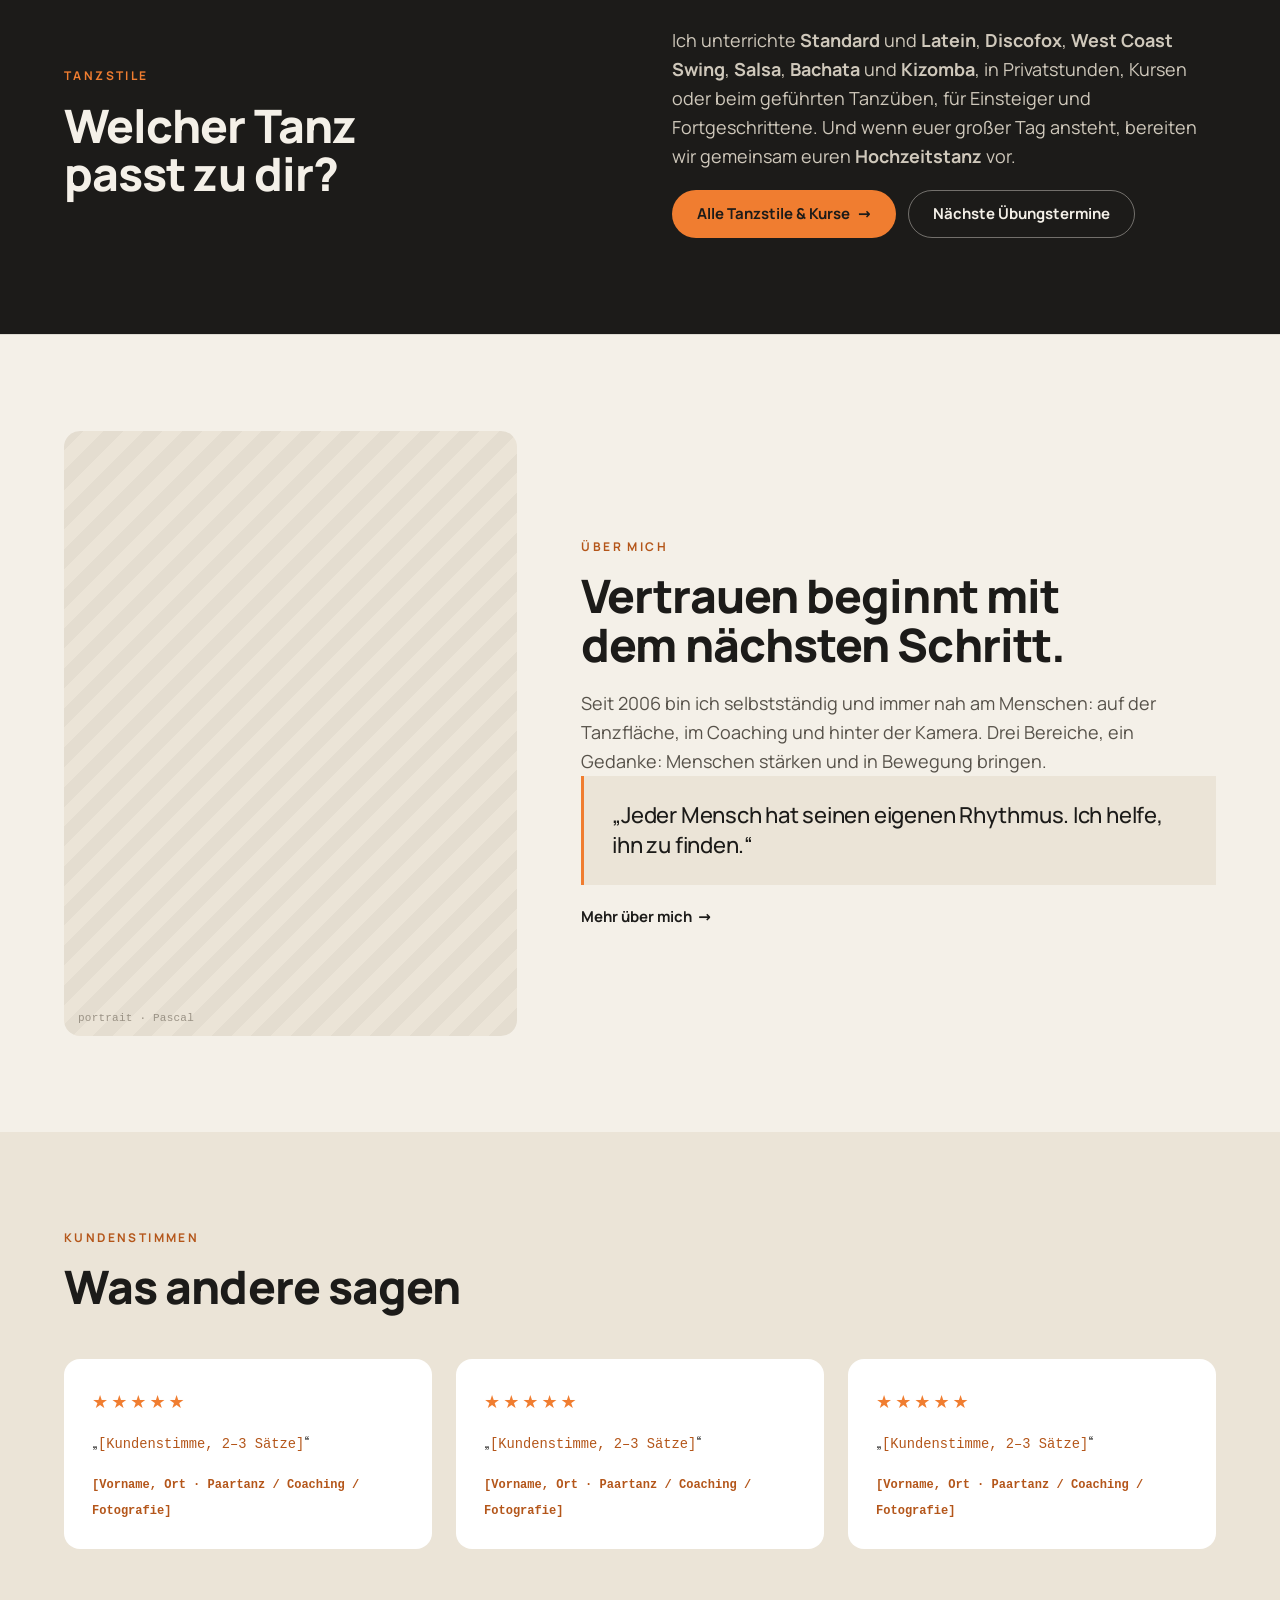
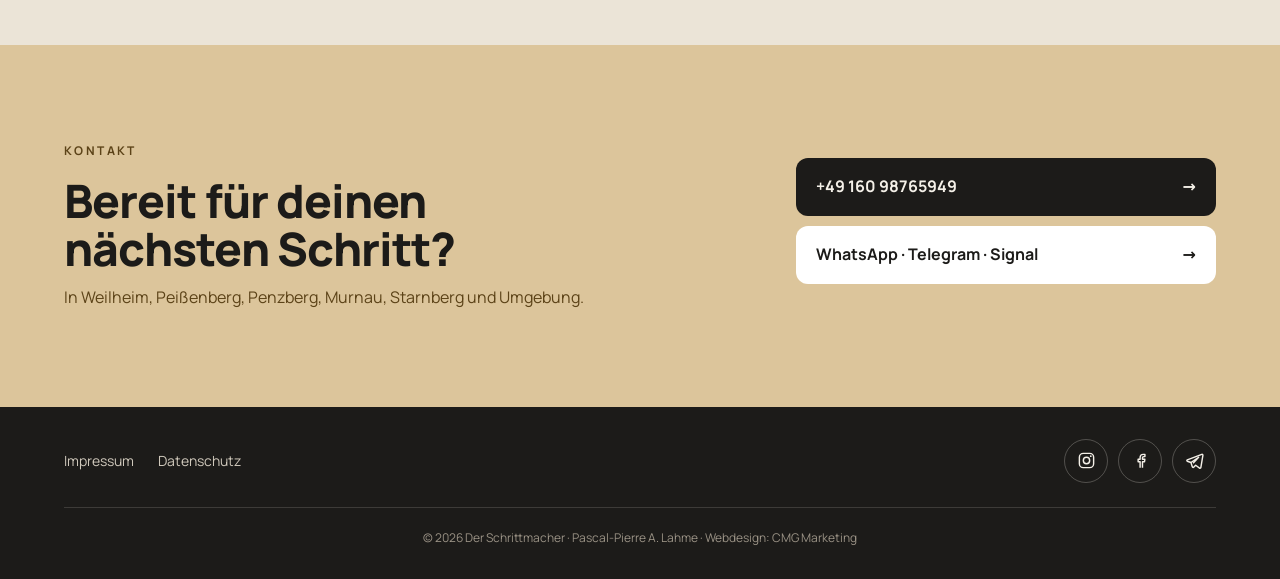
==== commit a02abce9: "Relaunch: einheitliche Domain ohne www, Webdesign-Angabe vervollständigt - .htaccess: www und http p" ====
--- a/index.html
+++ b/index.html
@@ -5,14 +5,14 @@
 <meta name="viewport" content="width=device-width, initial-scale=1">
 <title>Der Schrittmacher – Paartanz, Coaching & Fotografie in Weilheim</title>
 <meta name="description" content="Pascal-Pierre A. Lahme: Tanzkurse und Tanzüben, Lern- und Jobcoaching sowie Fotografie in Weilheim i. OB und im Pfaffenwinkel.">
-<link rel="canonical" href="https://www.pascal-lahme.de/">
+<link rel="canonical" href="https://pascal-lahme.de/">
 <meta property="og:type" content="website">
 <meta property="og:locale" content="de_DE">
 <meta property="og:site_name" content="Der Schrittmacher – Pascal-Pierre A. Lahme">
 <meta property="og:title" content="Der Schrittmacher – Paartanz, Coaching & Fotografie in Weilheim">
 <meta property="og:description" content="Pascal-Pierre A. Lahme: Tanzkurse und Tanzüben, Lern- und Jobcoaching sowie Fotografie in Weilheim i. OB und im Pfaffenwinkel.">
-<meta property="og:url" content="https://www.pascal-lahme.de/">
-<meta property="og:image" content="https://www.pascal-lahme.de/img/social-preview.jpg">
+<meta property="og:url" content="https://pascal-lahme.de/">
+<meta property="og:image" content="https://pascal-lahme.de/img/social-preview.jpg">
 <meta property="og:image:width" content="1200">
 <meta property="og:image:height" content="630">
 <meta property="og:image:alt" content="Der Schrittmacher – Menschen bewegen. Paartanz, Coaching und Fotografie in Weilheim">
@@ -26,7 +26,7 @@
 (function(){var m={'tanzueben':'/tanzkurs-weilheim#tanzueben','paartanz':'/tanzkurs-weilheim','tanzen-weilheim':'/tanzkurs-weilheim#tanzstile','faq':'/tanzkurs-weilheim#faq','coaching':'/coaching-weilheim','fotografie':'/fotograf-weilheim','ueber-mich':'/ueber-mich','kontakt':'/kontakt','impressum':'/impressum','datenschutz':'/datenschutz','rechtliches':'/impressum'};var h=location.hash.slice(1);if(m[h])location.replace(m[h]);})();
 </script>
 <script type="application/ld+json">
-{"@context":"https://schema.org","@type":"LocalBusiness","name":"Der Schrittmacher – Pascal-Pierre A. Lahme","url":"https://www.pascal-lahme.de/","telephone":"+4916098765949","email":"schrittmacher@pascal-lahme.de","address":{"@type":"PostalAddress","streetAddress":"Föhrenstr. 4","postalCode":"82362","addressLocality":"Weilheim i. OB","addressCountry":"DE"},"areaServed":["Weilheim i. OB","Peißenberg","Penzberg","Murnau","Starnberg"],"sameAs":["https://www.instagram.com/derschrittmacher/","https://www.facebook.com/derSchrittmacher/"]}
+{"@context":"https://schema.org","@type":"LocalBusiness","name":"Der Schrittmacher – Pascal-Pierre A. Lahme","url":"https://pascal-lahme.de/","telephone":"+4916098765949","email":"schrittmacher@pascal-lahme.de","address":{"@type":"PostalAddress","streetAddress":"Föhrenstr. 4","postalCode":"82362","addressLocality":"Weilheim i. OB","addressCountry":"DE"},"areaServed":["Weilheim i. OB","Peißenberg","Penzberg","Murnau","Starnberg"],"sameAs":["https://www.instagram.com/derschrittmacher/","https://www.facebook.com/derSchrittmacher/"]}
 </script>
 </head>
 <body>
@@ -113,7 +113,7 @@
         <a href="https://t.me/derSchrittmacher" aria-label="Telegram" rel="noopener" target="_blank"><svg viewBox="0 0 24 24" fill="none" stroke="currentColor" stroke-width="1.8" stroke-linejoin="round" aria-hidden="true"><path d="M21.2 4.2 2.9 11.3c-.8.3-.8 1.4 0 1.7l4.6 1.5 1.8 5.6c.2.7 1.1.9 1.6.4l2.6-2.5 4.9 3.6c.6.4 1.4.1 1.6-.6L22.6 5.4c.2-.8-.6-1.5-1.4-1.2Z"/><path d="m7.5 14.5 9.7-6.6-7 7.6"/></svg></a>
       </div>
     </div>
-    <p class="foot-copy">© 2026 Der Schrittmacher · Pascal-Pierre A. Lahme <span aria-hidden="true">·</span> Webdesign: <a href="https://www.cmg-marketing.de/" rel="noopener" target="_blank">CMG Marketing</a></p>
+    <p class="foot-copy">© 2026 Der Schrittmacher · Pascal-Pierre A. Lahme <span aria-hidden="true">·</span> Webdesign: <a href="https://cmg-marketing.de/" rel="noopener" target="_blank">CMG Marketing</a></p>
   </div>
 </footer>
 
--- a/css/style.css
+++ b/css/style.css
@@ -471,7 +471,7 @@
 /* ---------- Footer ---------- */
 .site-footer { background: var(--ink); color: var(--muted-on-dark); padding: 32px 0; font-size: 14px; }
 .foot-row { display: flex; align-items: center; justify-content: space-between; gap: 16px 32px; flex-wrap: wrap; }
-.foot-copy { margin-top: 24px; padding-top: 20px; border-top: 1px solid var(--rule-on-dark); font-size: 12px; color: var(--faint); }
+.foot-copy { margin-top: 24px; padding-top: 20px; border-top: 1px solid var(--rule-on-dark); font-size: 12px; color: var(--faint); text-align: center; }
 .foot-legal { display: flex; gap: 24px; }
 .site-footer a:hover { color: var(--orange); }
 .socials { display: flex; gap: 10px; }
@@ -488,7 +488,7 @@
 .socials a:hover { border-color: var(--orange); color: var(--orange); }
 .socials svg { width: 19px; height: 19px; }
 @media (max-width: 900px) {
-  .foot-row { gap: 20px; }
+  .foot-row { flex-direction: column; gap: 20px; }
 }
 
 /* ---------- Handy: Leiste unten ---------- */
@@ -526,10 +526,21 @@
 }
 
 /* ---------- 404 ---------- */
-.nf { background: var(--ink); color: var(--cream); padding: 80px 0 96px; min-height: calc(100vh - 88px); }
+.nf { background: var(--ink); color: var(--cream); padding: 64px 0 96px; min-height: calc(100vh - 88px); }
 .nf .eyebrow { color: var(--orange); }
 .nf .lead { color: var(--muted-on-dark); margin-top: 24px; max-width: 560px; }
-.nf h1 { font-size: clamp(44px, 6vw, 84px); line-height: .98; }
+.nf h1 { font-size: clamp(36px, 4.6vw, 64px); line-height: 1; }
+.nf-code {
+  font-size: clamp(120px, 19vw, 260px);
+  font-weight: 800;
+  line-height: .8;
+  letter-spacing: -.06em;
+  color: var(--orange);
+  margin: 0 0 28px -.04em;
+  opacity: 0;
+  animation: nf-step .5s ease-out forwards;
+  --o: 1;
+}
 .nf-grid { display: grid; grid-template-columns: 6fr 5fr; gap: 48px; align-items: center; }
 .nf-trail { width: 100%; height: auto; }
 .nf-step { fill: var(--orange); opacity: 0; animation: nf-step .35s ease-out forwards; animation-delay: calc(var(--i) * 90ms); }
@@ -557,10 +568,10 @@
 @media (max-width: 900px) {
   .nf { padding: 40px 0 64px; min-height: 0; }
   .nf-grid { grid-template-columns: 1fr; gap: 8px; }
-  .nf-trail { order: -1; max-width: 360px; }
+  .nf-trail { order: -1; max-width: 280px; }
   .nf-paths { grid-template-columns: 1fr; margin-top: 40px; }
   .nf-paths a, .nf-paths a + a { padding: 20px 0; border-left: 0; }
 }
 @media (prefers-reduced-motion: reduce) {
-  .nf-step, .nf-q { animation: none; opacity: var(--o, 1); }
-}
+  .nf-step, .nf-q, .nf-code { animation: none; opacity: var(--o, 1); }
+}
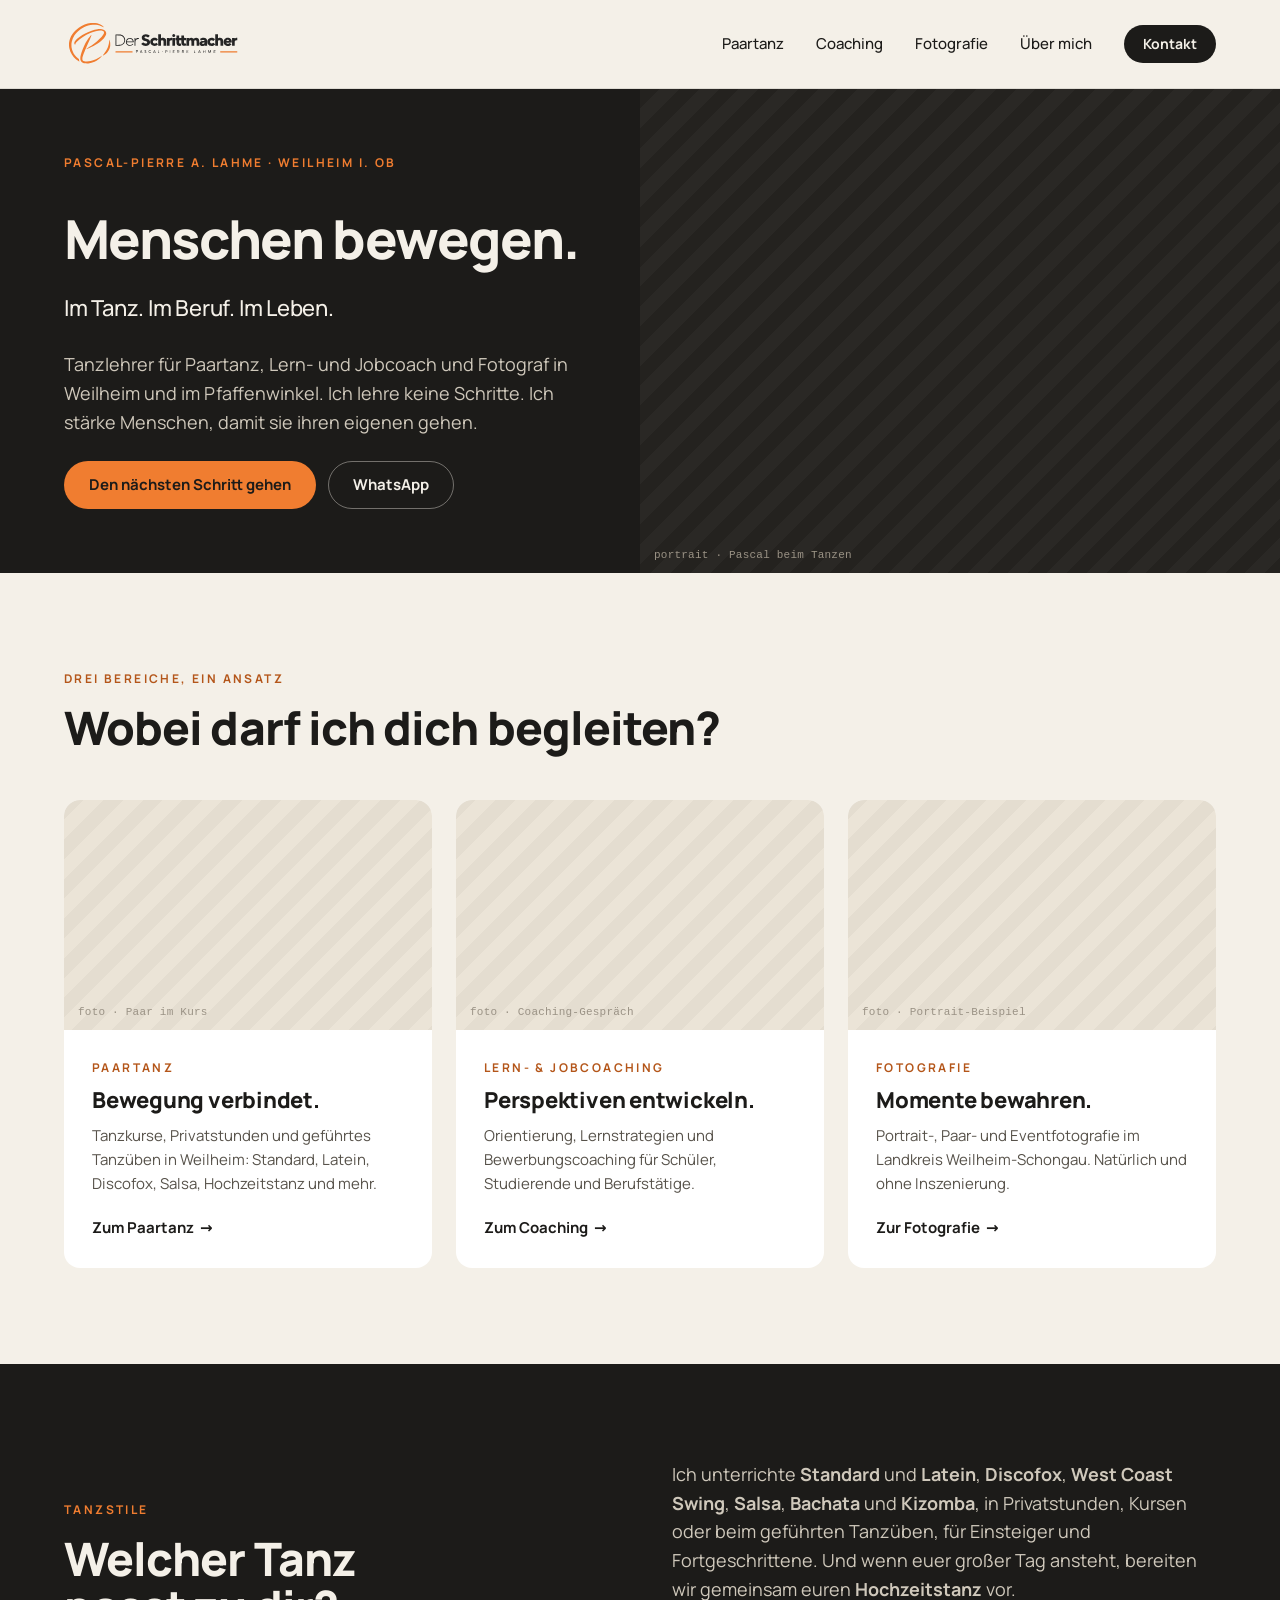
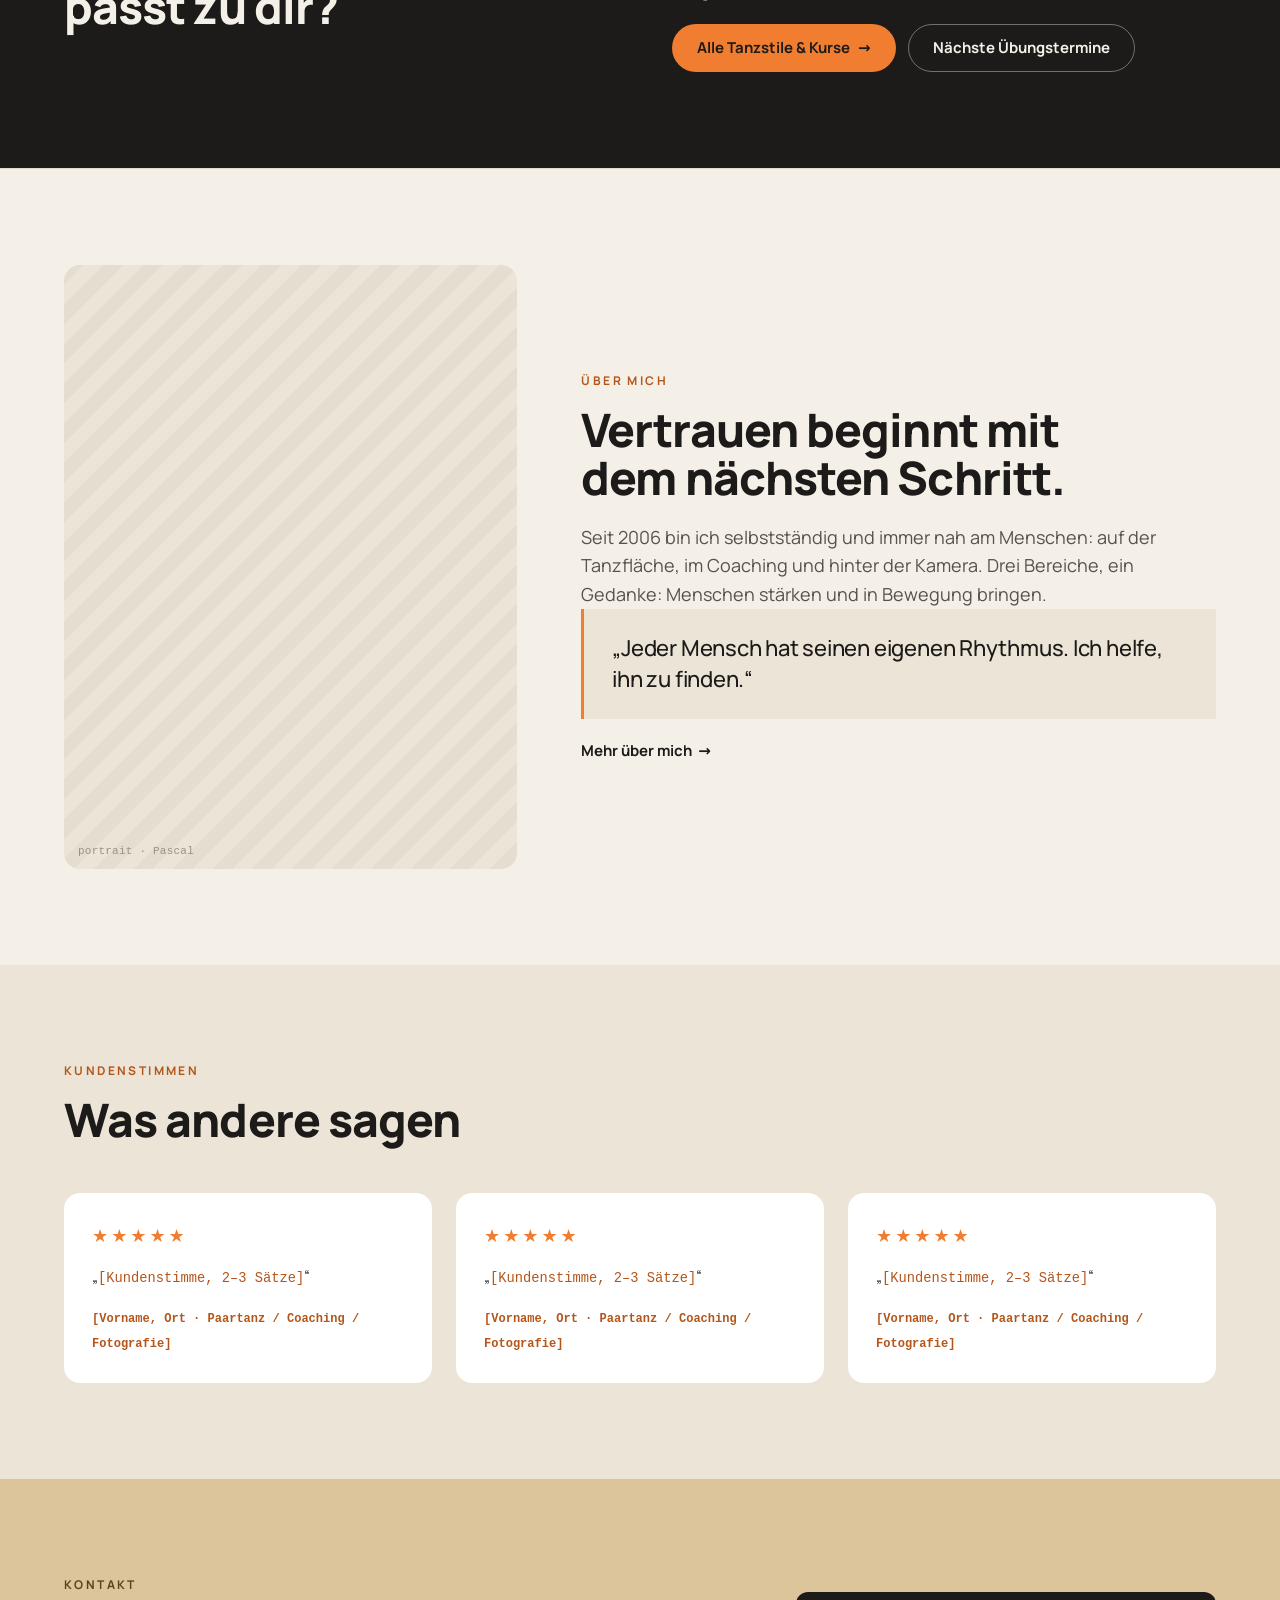
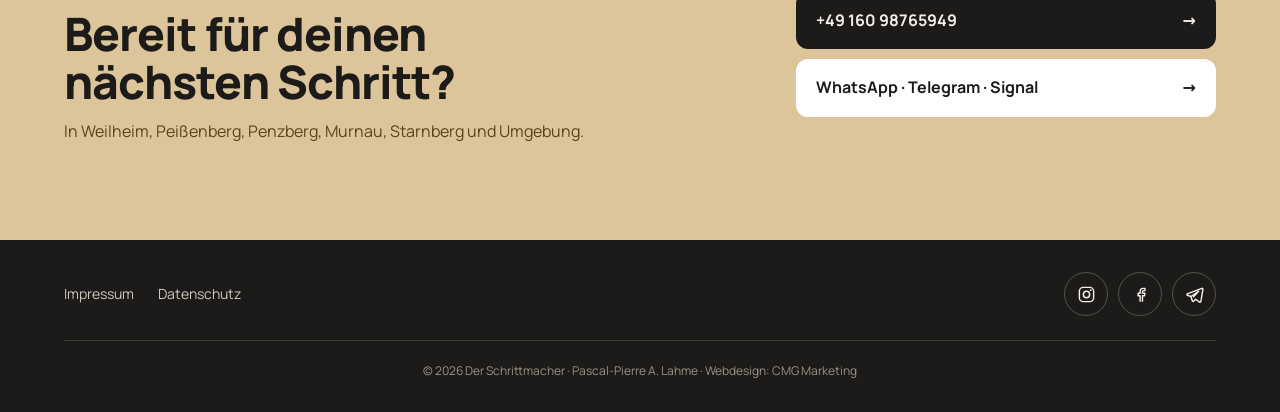
==== commit c9faba1d: "Relaunch: einheitliche Überschriftengrößen auf allen Seiten - H1 überall 56 px (Handy 34 px), auch a" ====
--- a/index.html
+++ b/index.html
@@ -45,7 +45,7 @@
 <section class="hero hero--ink">
   <div class="hero__text">
     <span class="eyebrow">Pascal-Pierre A. Lahme · Weilheim i. OB</span>
-    <h1 class="display">Menschen bewegen.</h1>
+    <h1>Menschen bewegen.</h1>
     <p class="hero__sub">Im Tanz. Im Beruf. Im Leben.</p>
     <p class="lead">Tanzlehrer für Paartanz, Lern- und Jobcoach und Fotograf in Weilheim und im Pfaffenwinkel. Ich lehre keine Schritte. Ich stärke Menschen, damit sie ihren eigenen gehen.</p>
     <div class="btn-row"><a class="btn btn--orange" href="/kontakt">Den nächsten Schritt gehen</a><a class="btn btn--outline-light" href="https://wa.me/4916098765949" rel="noopener" target="_blank">WhatsApp</a></div>
--- a/css/style.css
+++ b/css/style.css
@@ -69,10 +69,9 @@
 a { color: inherit; text-decoration: none; transition: color var(--ease); }
 p { margin: 0; }
 h1, h2, h3, h4 { margin: 0; font-weight: 800; letter-spacing: -.02em; line-height: 1.05; text-wrap: balance; }
-h1 { font-size: clamp(40px, 5.4vw, 72px); letter-spacing: -.03em; line-height: 1; }
+h1 { font-size: clamp(34px, 4.2vw, 56px); letter-spacing: -.03em; line-height: 1.02; }
 h2 { font-size: clamp(30px, 3.6vw, 48px); }
 h3 { font-size: 22px; letter-spacing: -.01em; line-height: 1.2; }
-.display { font-size: clamp(52px, 7vw, 92px); line-height: .95; }
 :focus-visible { outline: 2px solid var(--orange); outline-offset: 3px; }
 .skip { position: absolute; left: -9999px; top: 8px; background: var(--ink); color: var(--cream); padding: 10px 16px; border-radius: 999px; z-index: 100; }
 .skip:focus { left: 8px; }
@@ -118,6 +117,8 @@
   padding: 14px 24px;
   border-radius: 999px;
   border: 1.5px solid transparent;
+  background: transparent;
+  color: inherit;
   font: 700 15px/1.2 var(--font);
   cursor: pointer;
   transition: background-color var(--ease), color var(--ease), border-color var(--ease), transform var(--ease);
@@ -201,17 +202,17 @@
 }
 
 /* ---------- Hero ---------- */
-.hero { display: grid; grid-template-columns: 1fr 1fr; min-height: 560px; }
+.hero { display: grid; grid-template-columns: 1fr 1fr; min-height: 460px; }
 .hero--ink { background: var(--ink); color: var(--cream); }
 .hero__text {
   display: flex;
   flex-direction: column;
   justify-content: center;
   gap: 24px;
-  padding: 88px 56px 88px max(var(--gutter), calc((100vw - var(--container)) / 2 + var(--gutter)));
+  padding: 64px 56px 64px max(var(--gutter), calc((100vw - var(--container)) / 2 + var(--gutter)));
 }
 .hero__text .lead { max-width: 520px; }
-.hero__sub { font-size: 24px; font-weight: 500; letter-spacing: -.01em; }
+.hero__sub { font-size: 22px; font-weight: 500; letter-spacing: -.01em; }
 .hero__media { min-height: 100%; }
 .hero__media .img { height: 100%; border-radius: 0; }
 @media (max-width: 900px) {
@@ -323,7 +324,7 @@
 .steps .num { font-weight: 800; color: var(--orange-text); font-size: 16px; padding-top: 2px; }
 .band--ink .steps, .band--ink .steps li { border-color: var(--rule-on-dark); }
 .band--ink .steps .num { color: var(--orange); }
-.steps h3 { font-size: 19px; margin-bottom: 6px; }
+.steps h3 { margin-bottom: 6px; }
 .steps .text { font-size: 15px; }
 
 .steps-cols { display: grid; grid-template-columns: repeat(3, 1fr); gap: 32px; list-style: none; margin: 0; padding: 0; }
@@ -349,7 +350,7 @@
 /* ---------- Tanzstile ---------- */
 .style-tile { display: grid; grid-template-columns: 136px 1fr; gap: 24px; padding: 20px; background: var(--ink-2); border-radius: var(--radius); }
 .style-tile .img { min-height: 0; aspect-ratio: 1; border-radius: var(--radius-sm); }
-.style-tile h3 { font-size: 21px; margin-bottom: 4px; }
+.style-tile h3 { margin-bottom: 4px; }
 .style-tile .tag { display: block; font-size: 11px; font-weight: 700; letter-spacing: .14em; text-transform: uppercase; color: var(--orange); margin-bottom: 8px; }
 .style-tile p { font-size: 15px; color: var(--muted-on-dark); }
 @media (max-width: 600px) { .style-tile { grid-template-columns: 84px 1fr; gap: 16px; padding: 16px; } }
@@ -362,7 +363,7 @@
 .dates { border-top: 1px solid var(--rule-on-dark); }
 .date-row { display: grid; grid-template-columns: 1fr auto; gap: 16px 24px; align-items: center; padding: 22px 0; border-bottom: 1px solid var(--rule-on-dark); }
 .date-row .when { font-size: 13px; font-weight: 700; color: var(--orange); letter-spacing: .02em; }
-.date-row h3 { font-size: 20px; margin: 4px 0 4px; }
+.date-row h3 { margin: 4px 0 4px; }
 .date-row .where { font-size: 14px; color: var(--muted-on-dark); }
 .date-row .btn-row { justify-content: flex-end; }
 .note { font-size: 13px; color: var(--faint); margin-top: 16px; }
@@ -376,7 +377,7 @@
 
 /* ---------- Infobox ---------- */
 .infobox { background: var(--white); border-radius: var(--radius); padding: 28px; }
-.infobox h3 { font-size: 19px; margin-bottom: 14px; }
+.infobox h3 { margin-bottom: 14px; }
 .infobox ul { list-style: none; margin: 0; padding: 0; display: grid; gap: 10px; font-size: 15px; }
 .infobox strong { font-weight: 700; }
 
@@ -513,7 +514,7 @@
 /* ---------- Rechtstexte ---------- */
 .legal { max-width: 760px; }
 .legal h1 { margin-bottom: 40px; }
-.legal h2 { font-size: 22px; margin: 36px 0 10px; letter-spacing: -.01em; }
+.legal h3 { margin: 36px 0 10px; }
 .legal p, .legal address { color: var(--muted); font-style: normal; }
 .legal p + p { margin-top: 12px; }
 .legal a { text-decoration: underline; text-underline-offset: 3px; }
@@ -529,7 +530,6 @@
 .nf { background: var(--ink); color: var(--cream); padding: 64px 0 96px; min-height: calc(100vh - 88px); }
 .nf .eyebrow { color: var(--orange); }
 .nf .lead { color: var(--muted-on-dark); margin-top: 24px; max-width: 560px; }
-.nf h1 { font-size: clamp(36px, 4.6vw, 64px); line-height: 1; }
 .nf-code {
   font-size: clamp(120px, 19vw, 260px);
   font-weight: 800;
@@ -575,3 +575,27 @@
 @media (prefers-reduced-motion: reduce) {
   .nf-step, .nf-q, .nf-code { animation: none; opacity: var(--o, 1); }
 }
+.legal ul { margin: 10px 0 0; padding-left: 20px; color: var(--muted); }
+.legal li + li { margin-top: 4px; }
+.legal address { margin-top: 10px; }
+.styles-grid.is-collapsed .is-extra { display: none; }
+.more-row { justify-content: center; margin-top: 32px; }
+.more-btn[hidden] { display: none; }
+
+/* Tanzüben: Termin-Kacheln */
+.term-meta { list-style: none; margin: -16px 0 32px; padding: 0; display: flex; flex-wrap: wrap; gap: 8px 28px; font-size: 15px; color: var(--muted-on-dark); }
+.term-meta strong { color: var(--cream); font-weight: 700; }
+.term { background: var(--ink-2); border-radius: var(--radius); padding: 24px; display: flex; flex-direction: column; gap: 8px; }
+.term__month { font-size: 12px; font-weight: 700; letter-spacing: .16em; text-transform: uppercase; color: var(--orange); }
+.term h3 { flex: 1; }
+.term__days { list-style: none; margin: 8px 0 0; padding: 14px 0 0; border-top: 1px solid var(--rule-on-dark); display: flex; gap: 8px; flex-wrap: wrap; }
+.term__days li { padding: 6px 12px; border-radius: 999px; background: rgba(244, 240, 232, .08); font-size: 14px; font-weight: 700; }
+.term-cta { margin-top: 32px; gap: 20px; }
+.band--ink .link:hover { color: var(--orange); }
+@media (max-width: 900px) { .term-cta .btn { flex: 1 1 100%; } .term-meta { margin-top: -24px; } }
+.price-table .or { font-weight: 500; color: var(--muted); }
+
+/* Tanzstile auf hellem Grund */
+.band:not(.band--ink) .style-tile { background: var(--white); }
+.band:not(.band--ink) .style-tile p { color: var(--muted); }
+.band:not(.band--ink) .style-tile .tag { color: var(--orange-text); }
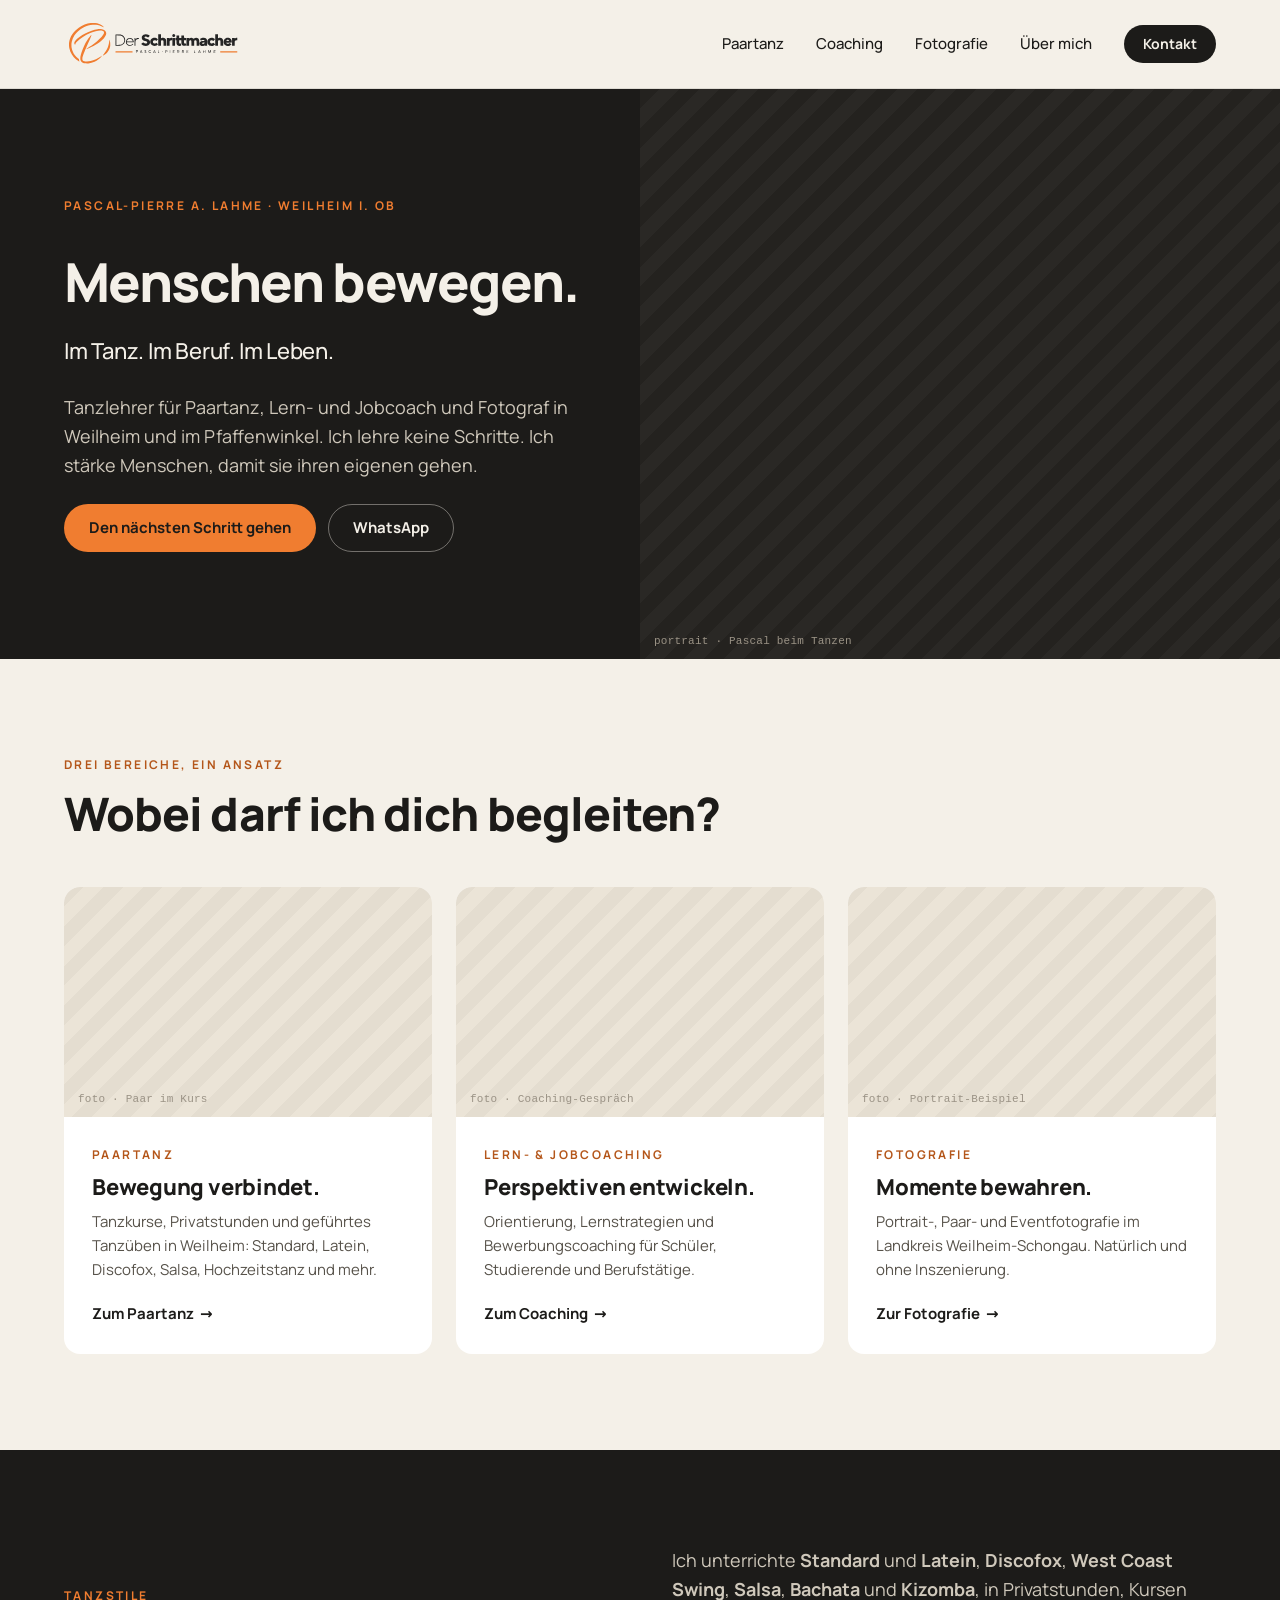
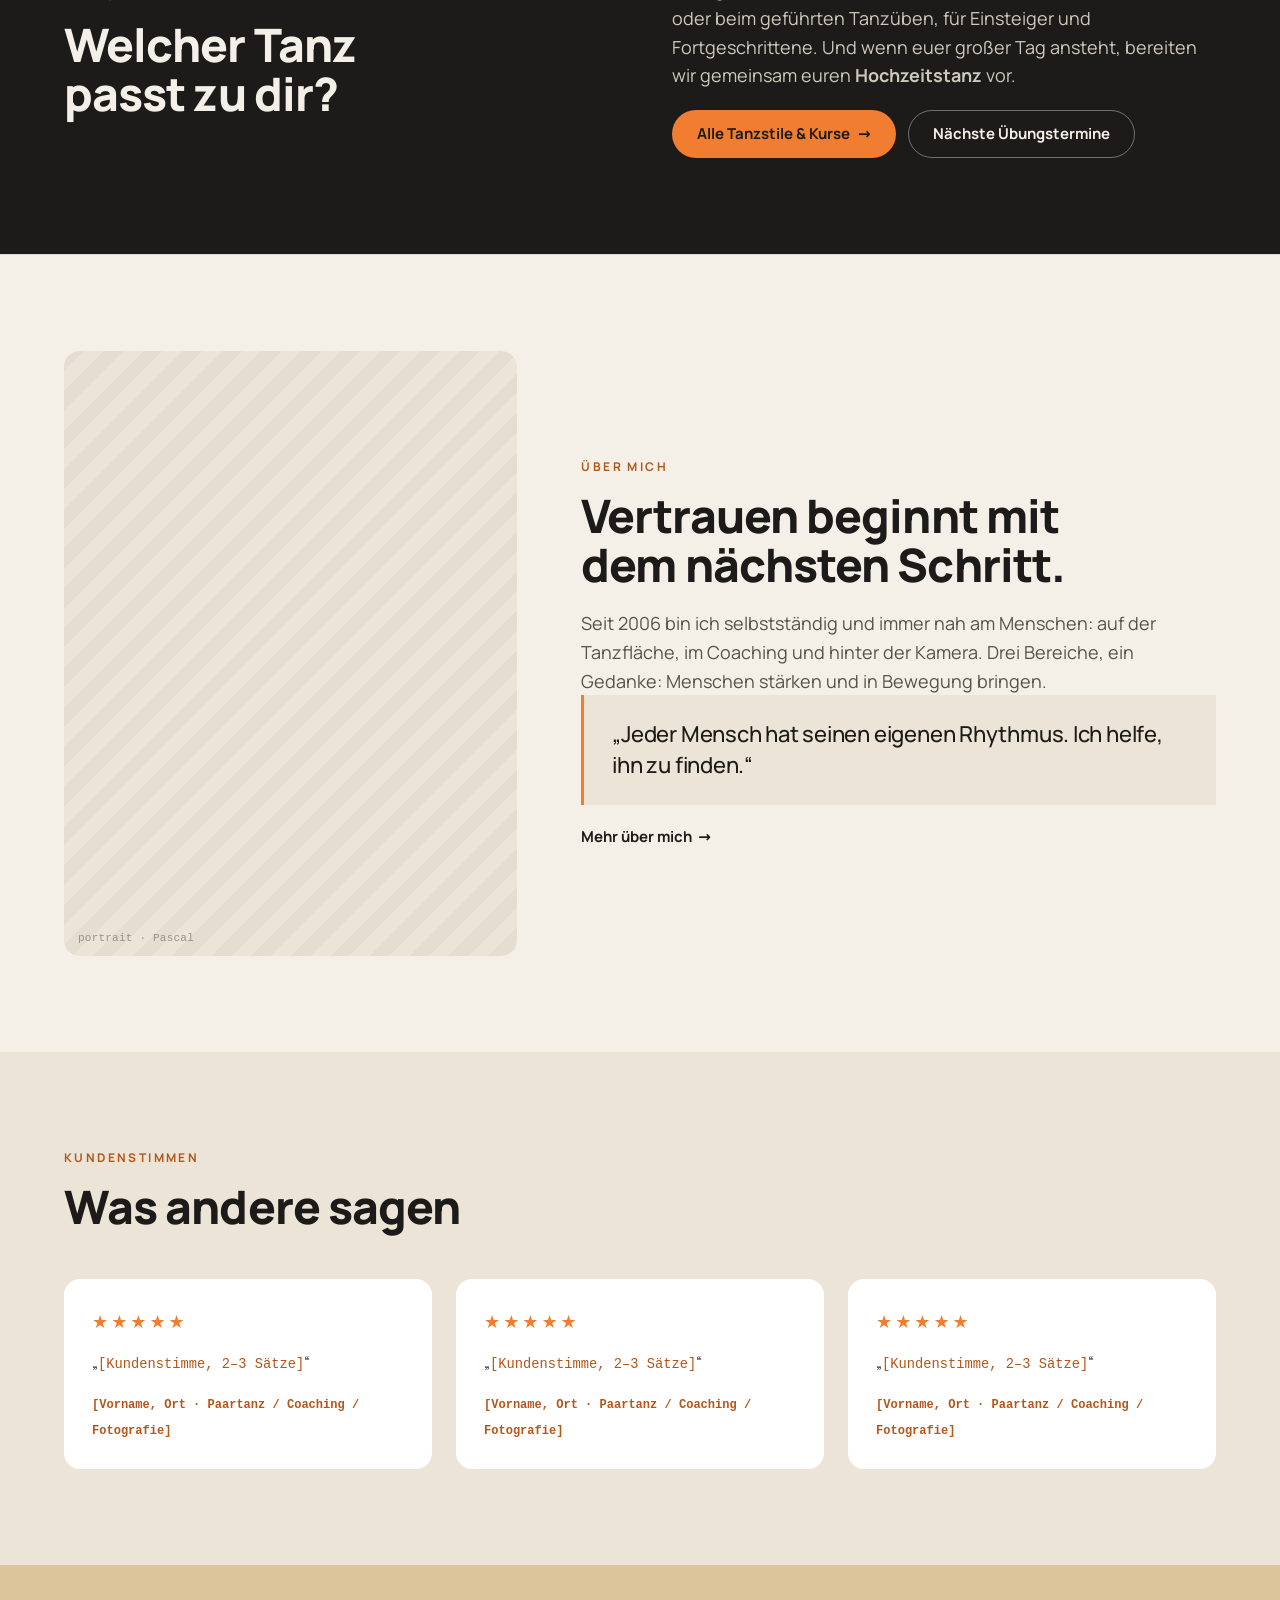
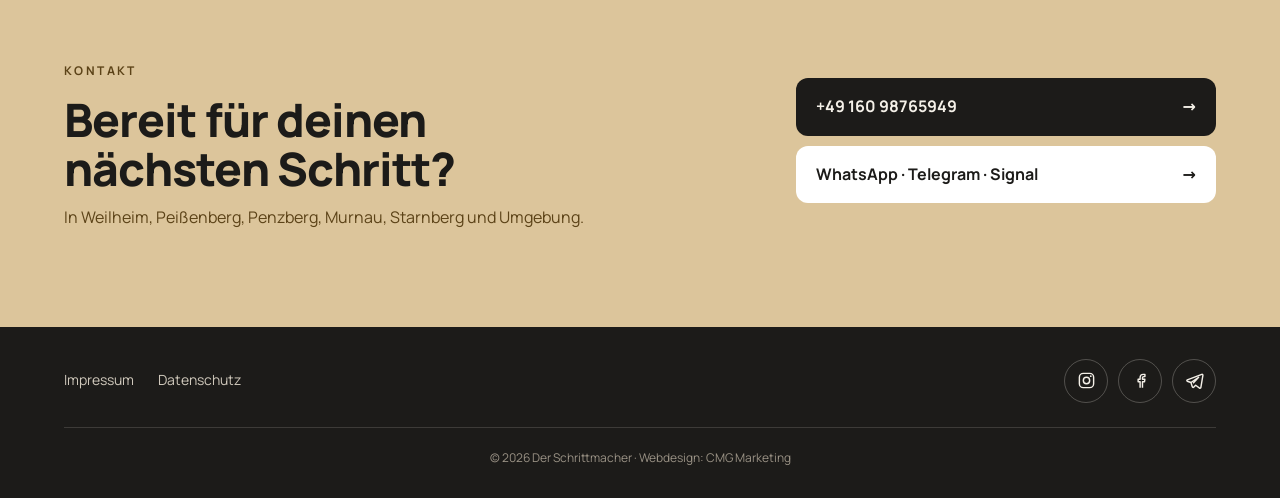
==== commit cef2e6e0: "Relaunch: Copyright im Footer gekürzt Co-Authored-By: Claude Opus 5.5 <noreply@anthropic.com> Claude" ====
--- a/index.html
+++ b/index.html
@@ -113,7 +113,7 @@
         <a href="https://t.me/derSchrittmacher" aria-label="Telegram" rel="noopener" target="_blank"><svg viewBox="0 0 24 24" fill="none" stroke="currentColor" stroke-width="1.8" stroke-linejoin="round" aria-hidden="true"><path d="M21.2 4.2 2.9 11.3c-.8.3-.8 1.4 0 1.7l4.6 1.5 1.8 5.6c.2.7 1.1.9 1.6.4l2.6-2.5 4.9 3.6c.6.4 1.4.1 1.6-.6L22.6 5.4c.2-.8-.6-1.5-1.4-1.2Z"/><path d="m7.5 14.5 9.7-6.6-7 7.6"/></svg></a>
       </div>
     </div>
-    <p class="foot-copy">© 2026 Der Schrittmacher · Pascal-Pierre A. Lahme <span aria-hidden="true">·</span> Webdesign: <a href="https://cmg-marketing.de/" rel="noopener" target="_blank">CMG Marketing</a></p>
+    <p class="foot-copy">© 2026 Der Schrittmacher <span aria-hidden="true">·</span> Webdesign: <a href="https://cmg-marketing.de/" rel="noopener" target="_blank">CMG Marketing</a></p>
   </div>
 </footer>
 
--- a/css/style.css
+++ b/css/style.css
@@ -202,7 +202,7 @@
 }
 
 /* ---------- Hero ---------- */
-.hero { display: grid; grid-template-columns: 1fr 1fr; min-height: 460px; }
+.hero { display: grid; grid-template-columns: 1fr 1fr; min-height: var(--head-h); }
 .hero--ink { background: var(--ink); color: var(--cream); }
 .hero__text {
   display: flex;
@@ -445,7 +445,7 @@
   padding: 24px 0;
   border-bottom: 1px solid rgba(28, 27, 25, .25);
 }
-.contact-line .label { display: block; font-size: 12px; font-weight: 700; letter-spacing: .2em; text-transform: uppercase; color: var(--brown); margin-bottom: 4px; }
+.contact-line .label { display: block; font-size: 12px; font-weight: 700; letter-spacing: .2em; text-transform: uppercase; color: var(--orange-text); margin-bottom: 4px; }
 .contact-line .value { display: block; line-height: 1.15; font-size: clamp(20px, 2.2vw, 30px); font-weight: 800; letter-spacing: -.02em; word-break: break-word; }
 .round {
   flex: none;
@@ -512,7 +512,8 @@
 }
 
 /* ---------- Rechtstexte ---------- */
-.legal { max-width: 760px; }
+.legal > * { max-width: 760px; }
+.legal > :first-child { margin-top: 0; }
 .legal h1 { margin-bottom: 40px; }
 .legal h3 { margin: 36px 0 10px; }
 .legal p, .legal address { color: var(--muted); font-style: normal; }
@@ -599,3 +600,40 @@
 .band:not(.band--ink) .style-tile { background: var(--white); }
 .band:not(.band--ink) .style-tile p { color: var(--muted); }
 .band:not(.band--ink) .style-tile .tag { color: var(--orange-text); }
+
+/* Kompakte Seitenköpfe, damit die nächste Sektion angeschnitten sichtbar ist */
+.band--head { padding: 56px 0 64px; }
+.page-head .img { aspect-ratio: auto; height: min(440px, 52vh); }
+
+/* Kontakt: Kopf, Kontaktzeilen, Erreichbarkeit */
+.contact-grid { display: grid; grid-template-columns: minmax(0, 720px); }
+.contact-line:hover .value { color: var(--orange-text); }
+.contact-line .value { transition: color var(--ease); }
+
+@media (max-width: 900px) {
+  .band--head { padding: 32px 0 40px; }
+  .hero__media { height: 150px; }
+  .hero__text { padding: 28px var(--gutter) 36px; gap: 16px; }
+  .hero .lead { font-size: 16px; }
+  .page-head .img { height: 150px; }
+  .page-head .chips { display: none; }
+  .page-head .stack > * + * { margin-top: 14px; }
+}
+
+.band--ink .legal h1 { margin: 0; }
+body:has(.nf) .site-footer { border-top: 1px solid var(--rule-on-dark); }
+
+/* Einheitliche Höhe aller Seitenköpfe (Maß: Paartanz) */
+:root { --head-h: 570px; }
+.band--head { min-height: var(--head-h); display: flex; flex-direction: column; justify-content: center; }
+.band--head > .wrap { width: 100%; }
+.photo-grid { display: grid; grid-template-columns: 2fr 1fr; grid-template-rows: 1fr 1fr; gap: 6px; }
+.photo-grid .img { min-height: 0; border-radius: 0; }
+.photo-grid > :first-child { grid-row: span 2; }
+@media (max-width: 900px) {
+  :root { --head-h: auto; }
+  .band--head { min-height: 0; }
+}
+@media (min-width: 901px) and (max-width: 1200px) {
+  :root { --head-h: 650px; }
+}
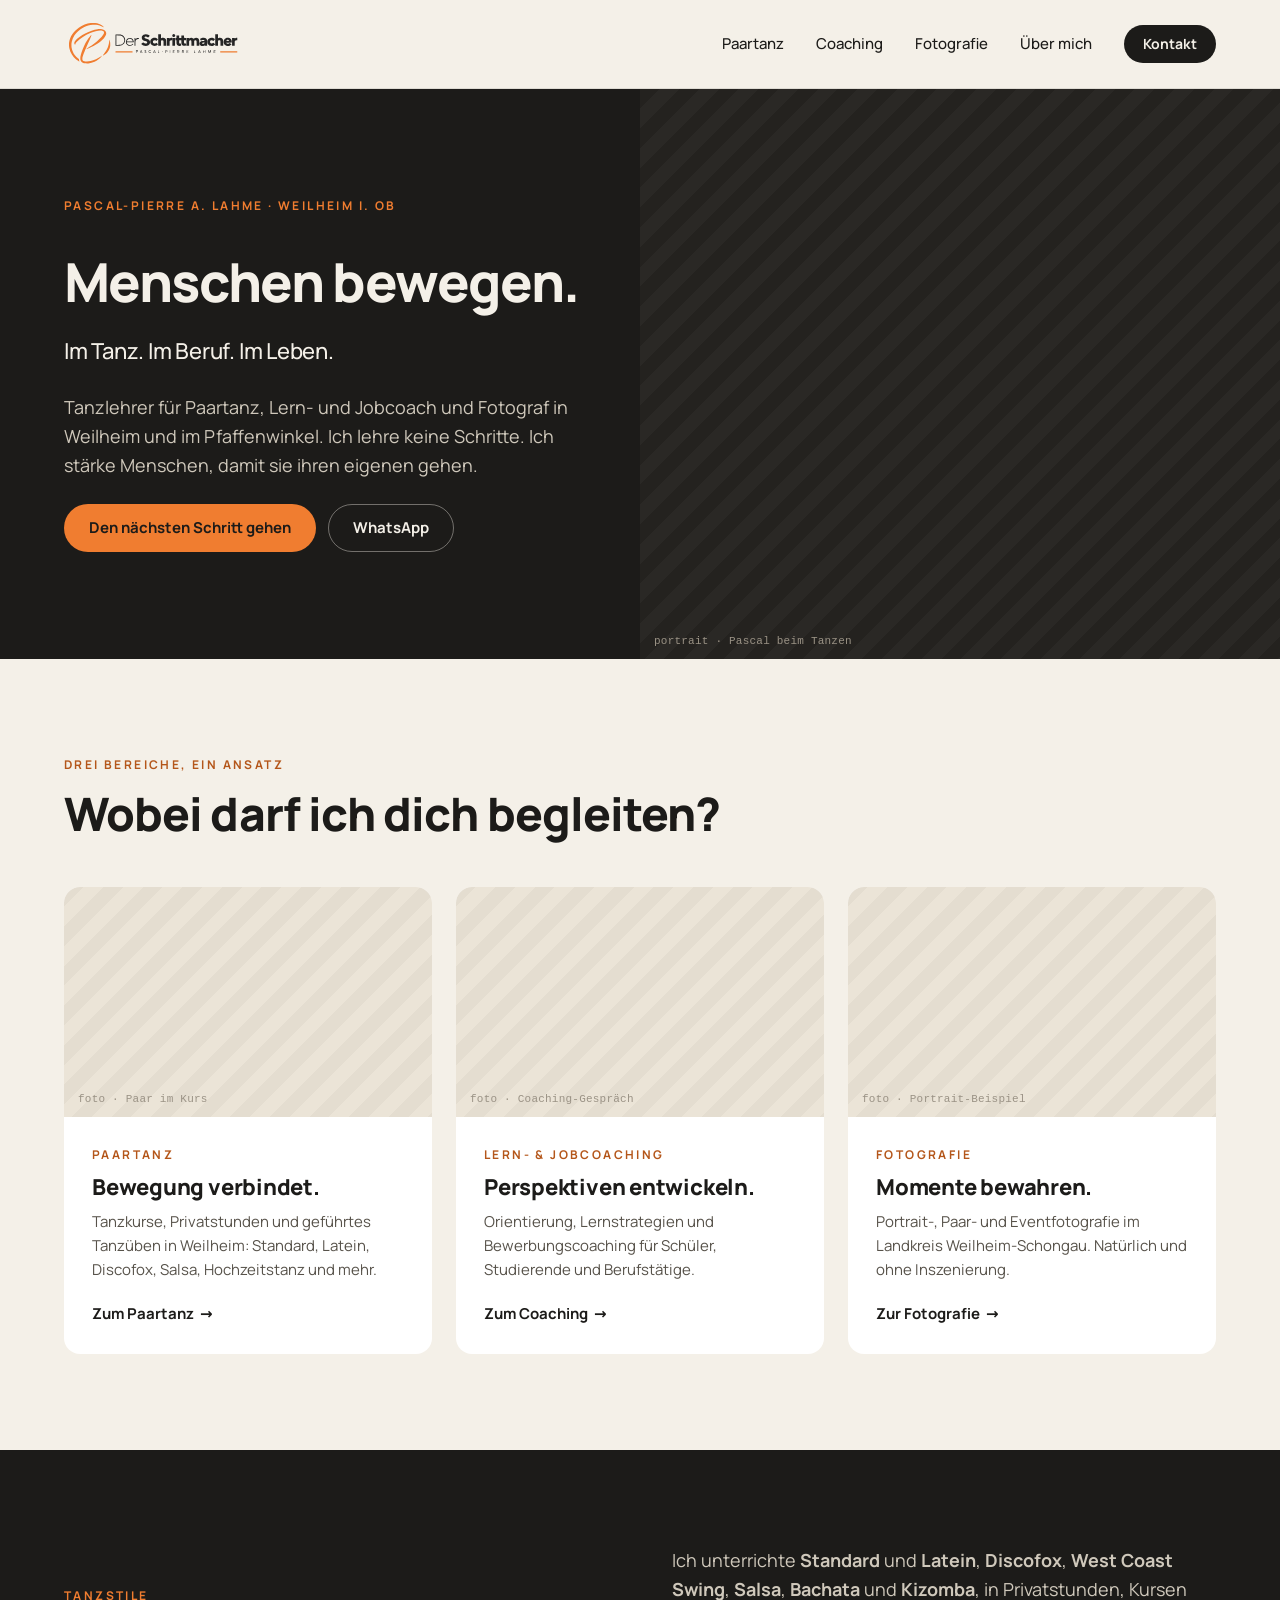
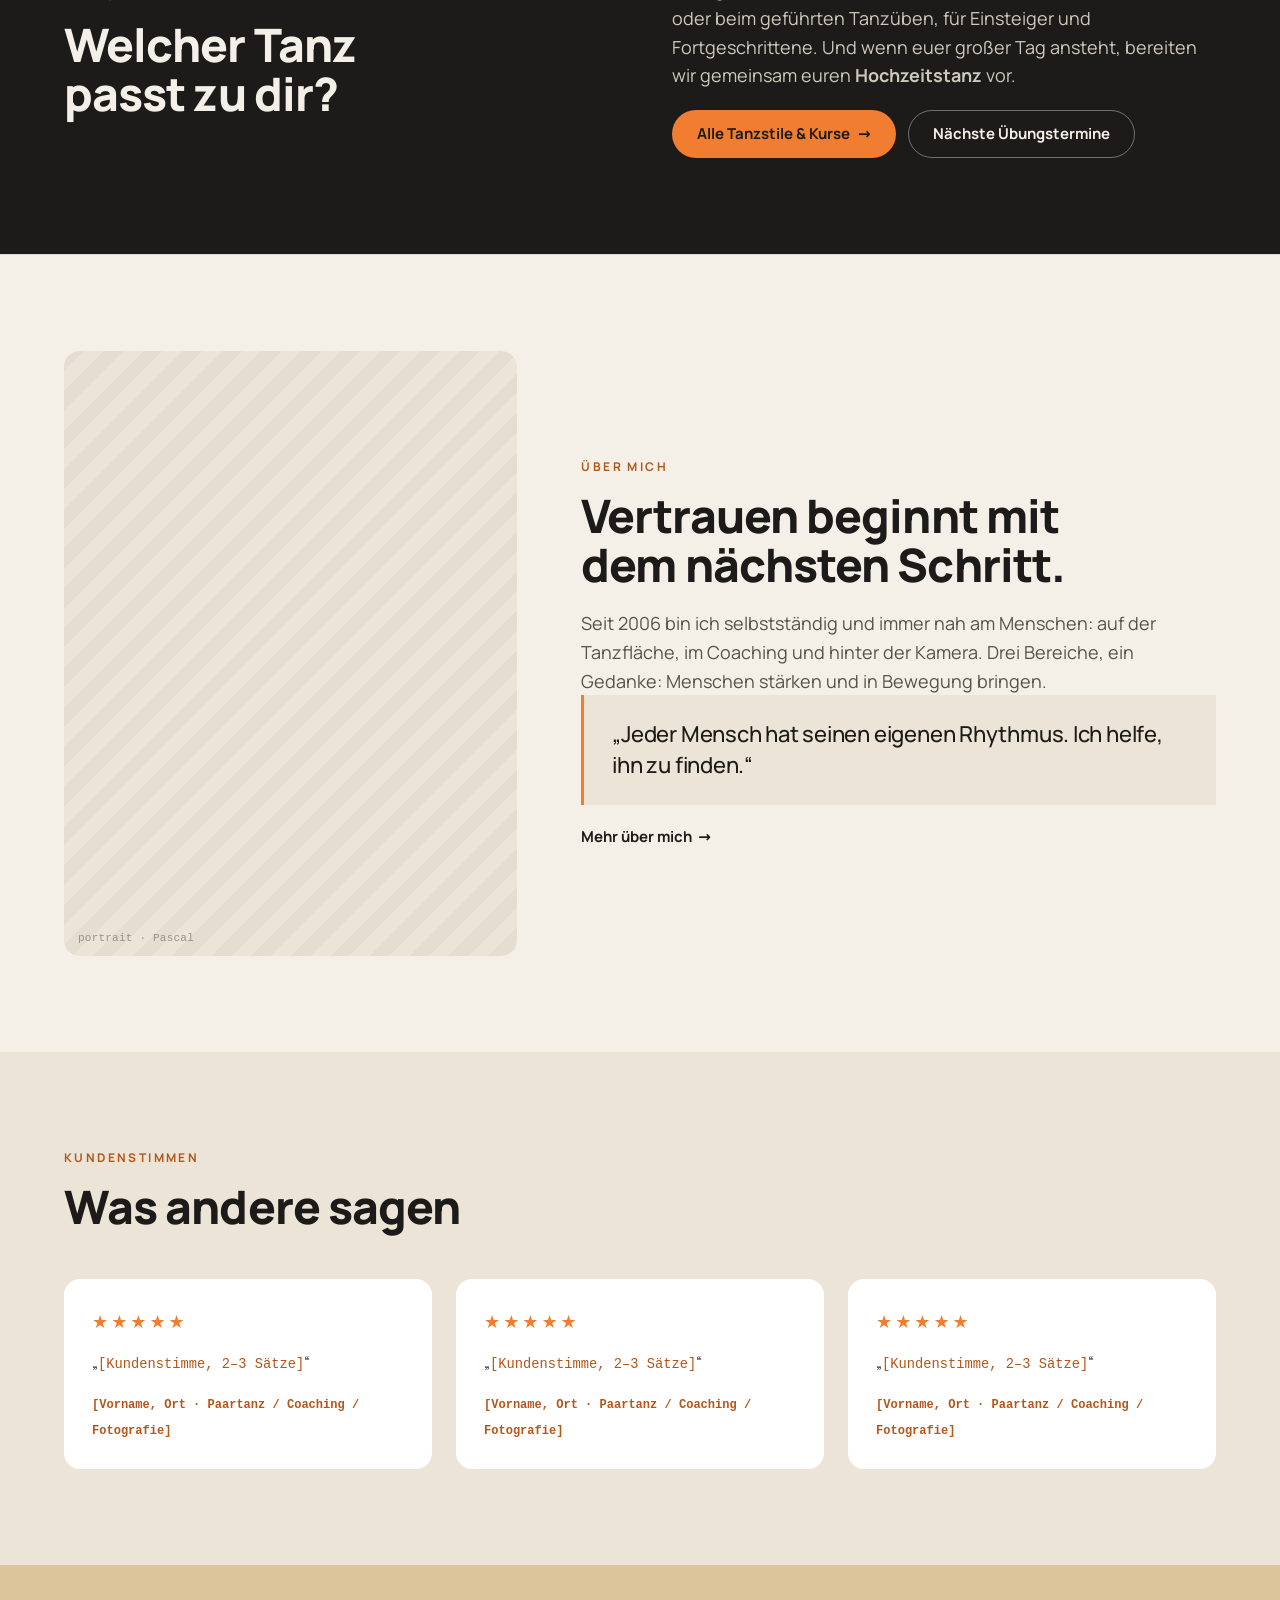
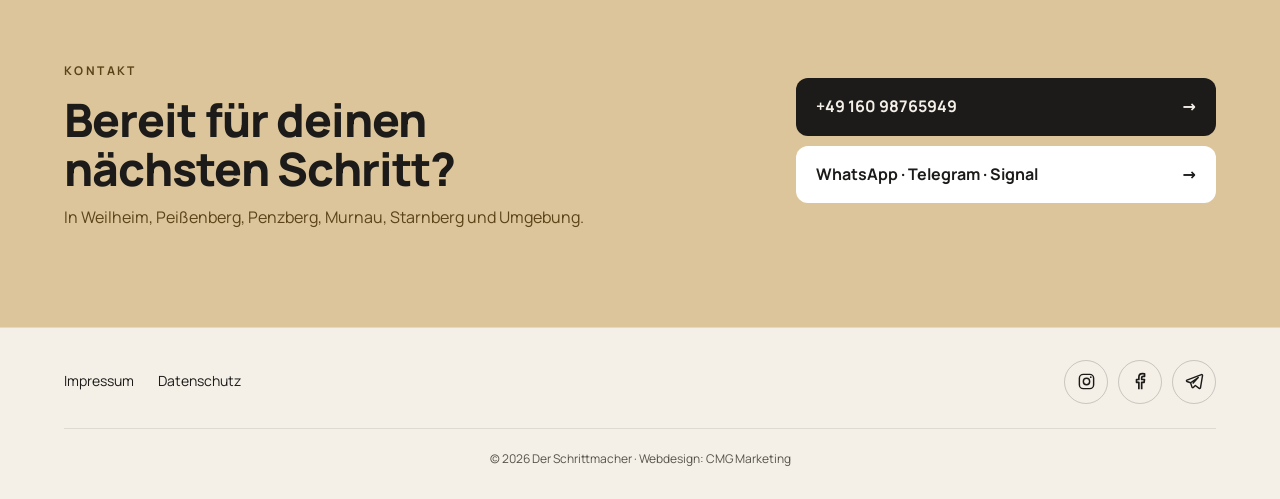
==== commit 1a976bce: "Relaunch: Social-Icons exakt mittig, Facebook-Icon leicht vergrößert Co-Authored-By: Claude Opus 5.5" ====
--- a/index.html
+++ b/index.html
@@ -109,8 +109,8 @@
       <nav class="foot-legal" aria-label="Rechtliches"><a href="/impressum">Impressum</a><a href="/datenschutz">Datenschutz</a></nav>
       <div class="socials">
         <a href="https://www.instagram.com/derschrittmacher/" aria-label="Instagram" rel="noopener" target="_blank"><svg viewBox="0 0 24 24" fill="none" stroke="currentColor" stroke-width="1.8" aria-hidden="true"><rect x="3" y="3" width="18" height="18" rx="5"/><circle cx="12" cy="12" r="4"/><circle cx="17.4" cy="6.6" r="1.1" fill="currentColor" stroke="none"/></svg></a>
-        <a href="https://www.facebook.com/derSchrittmacher/" aria-label="Facebook" rel="noopener" target="_blank"><svg viewBox="0 0 24 24" fill="none" stroke="currentColor" stroke-width="1.8" stroke-linejoin="round" aria-hidden="true"><path d="M14.5 21v-7.5h2.6l.4-3h-3V8.6c0-.9.3-1.5 1.6-1.5h1.5V4.4a20 20 0 0 0-2.3-.1c-2.3 0-3.8 1.4-3.8 3.9v2.3H9v3h2.5V21"/></svg></a>
-        <a href="https://t.me/derSchrittmacher" aria-label="Telegram" rel="noopener" target="_blank"><svg viewBox="0 0 24 24" fill="none" stroke="currentColor" stroke-width="1.8" stroke-linejoin="round" aria-hidden="true"><path d="M21.2 4.2 2.9 11.3c-.8.3-.8 1.4 0 1.7l4.6 1.5 1.8 5.6c.2.7 1.1.9 1.6.4l2.6-2.5 4.9 3.6c.6.4 1.4.1 1.6-.6L22.6 5.4c.2-.8-.6-1.5-1.4-1.2Z"/><path d="m7.5 14.5 9.7-6.6-7 7.6"/></svg></a>
+        <a href="https://www.facebook.com/derSchrittmacher/" aria-label="Facebook" rel="noopener" target="_blank"><svg viewBox="0 0 24 24" fill="none" stroke="currentColor" stroke-width="1.8" stroke-linejoin="round" aria-hidden="true"><path transform="translate(12 12) scale(1.18) translate(-13.25 -12.65)" d="M14.5 21v-7.5h2.6l.4-3h-3V8.6c0-.9.3-1.5 1.6-1.5h1.5V4.4a20 20 0 0 0-2.3-.1c-2.3 0-3.8 1.4-3.8 3.9v2.3H9v3h2.5V21"/></svg></a>
+        <a href="https://t.me/derSchrittmacher" aria-label="Telegram" rel="noopener" target="_blank"><svg viewBox="0 0 24 24" fill="none" stroke="currentColor" stroke-width="1.8" stroke-linejoin="round" aria-hidden="true"><g transform="translate(-0.47 -0.96)"><path d="M21.2 4.2 2.9 11.3c-.8.3-.8 1.4 0 1.7l4.6 1.5 1.8 5.6c.2.7 1.1.9 1.6.4l2.6-2.5 4.9 3.6c.6.4 1.4.1 1.6-.6L22.6 5.4c.2-.8-.6-1.5-1.4-1.2Z"/><path d="m7.5 14.5 9.7-6.6-7 7.6"/></g></svg></a>
       </div>
     </div>
     <p class="foot-copy">© 2026 Der Schrittmacher <span aria-hidden="true">·</span> Webdesign: <a href="https://cmg-marketing.de/" rel="noopener" target="_blank">CMG Marketing</a></p>
--- a/css/style.css
+++ b/css/style.css
@@ -470,11 +470,11 @@
 .hours dd { margin: 0; color: var(--sand-text, #3d3120); }
 
 /* ---------- Footer ---------- */
-.site-footer { background: var(--ink); color: var(--muted-on-dark); padding: 32px 0; font-size: 14px; }
+.site-footer { background: var(--cream); color: var(--ink); border-top: 1px solid var(--rule-soft); padding: 32px 0; font-size: 14px; }
 .foot-row { display: flex; align-items: center; justify-content: space-between; gap: 16px 32px; flex-wrap: wrap; }
-.foot-copy { margin-top: 24px; padding-top: 20px; border-top: 1px solid var(--rule-on-dark); font-size: 12px; color: var(--faint); text-align: center; }
+.foot-copy { margin-top: 24px; padding-top: 20px; border-top: 1px solid var(--rule-soft); font-size: 12px; color: var(--muted); text-align: center; }
 .foot-legal { display: flex; gap: 24px; }
-.site-footer a:hover { color: var(--orange); }
+.site-footer a:hover { color: var(--orange-text); }
 .socials { display: flex; gap: 10px; }
 .socials a {
   display: grid;
@@ -482,11 +482,11 @@
   width: 44px;
   height: 44px;
   border-radius: 50%;
-  border: 1px solid rgba(244, 240, 232, .25);
-  color: var(--cream);
+  border: 1px solid var(--rule);
+  color: var(--ink);
   transition: border-color var(--ease), color var(--ease);
 }
-.socials a:hover { border-color: var(--orange); color: var(--orange); }
+.socials a:hover { border-color: var(--orange); color: var(--orange-text); }
 .socials svg { width: 19px; height: 19px; }
 @media (max-width: 900px) {
   .foot-row { flex-direction: column; gap: 20px; }
@@ -621,7 +621,6 @@
 }
 
 .band--ink .legal h1 { margin: 0; }
-body:has(.nf) .site-footer { border-top: 1px solid var(--rule-on-dark); }
 
 /* Einheitliche Höhe aller Seitenköpfe (Maß: Paartanz) */
 :root { --head-h: 570px; }
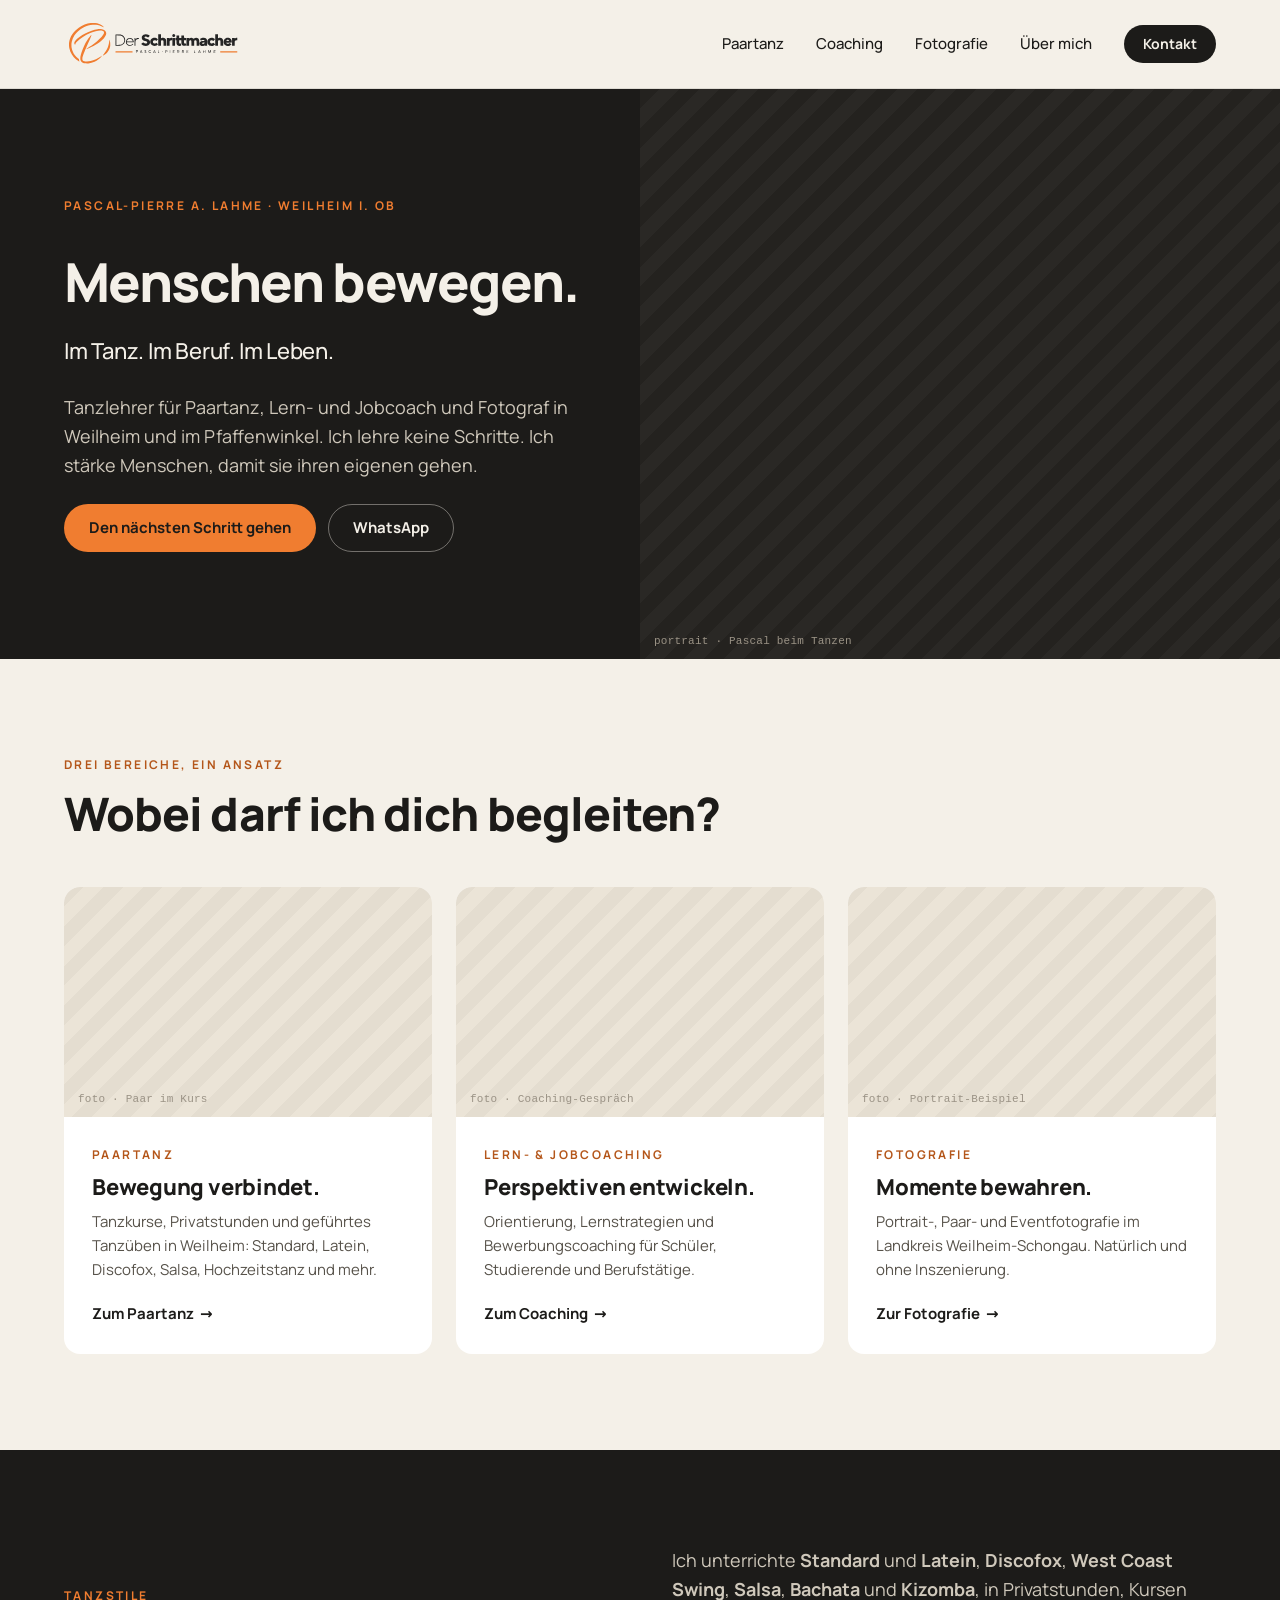
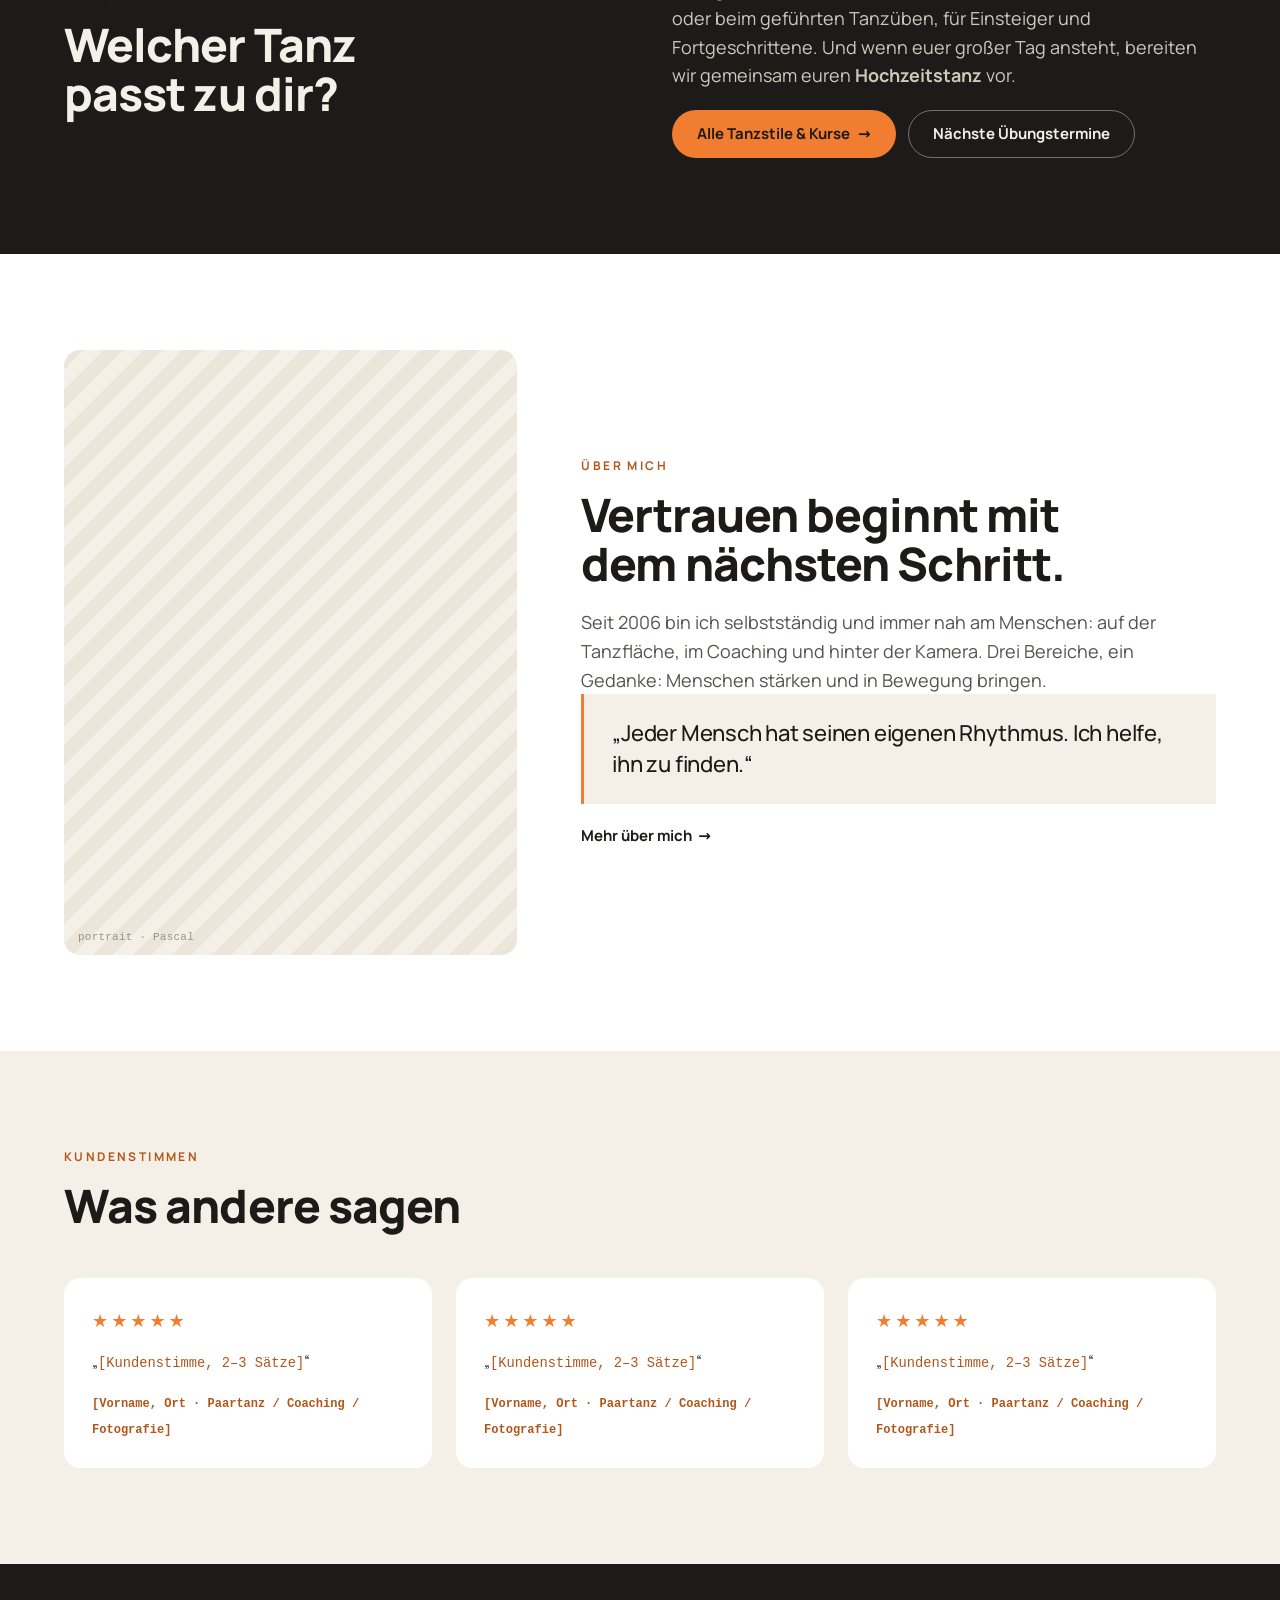
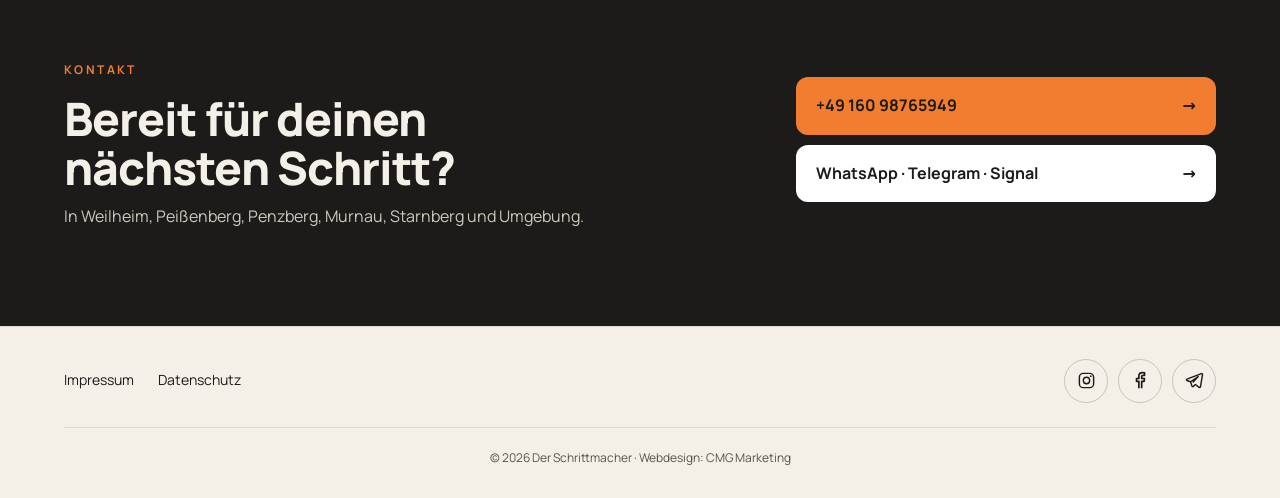
==== commit 5393360e: "Relaunch: Farbsystem auf drei Flächenfarben reduziert - Creme und Weiß im Wechsel für alle hellen Se" ====
--- a/index.html
+++ b/index.html
@@ -74,7 +74,7 @@
   </div>
 </section>
 
-<section class="band" aria-labelledby="ueber">
+<section class="band band--white" aria-labelledby="ueber">
   <div class="wrap split split--5-7">
     <div class="img ratio-3x4" role="img" aria-label="Platzhalter: portrait · Pascal"><span class="cap">portrait · Pascal</span></div>
     <div class="stack">
@@ -86,14 +86,14 @@
   </div>
 </section>
 
-<section class="band band--deep" aria-labelledby="stimmen">
+<section class="band" aria-labelledby="stimmen">
   <div class="wrap">
     <div class="section-head"><span class="eyebrow">Kundenstimmen</span><h2 id="stimmen">Was andere sagen</h2></div>
     <div class="grid grid--3 slider"><figure class="review"><div class="stars" aria-label="5 von 5 Sternen">★★★★★</div><blockquote>„<span class="ph">[Kundenstimme, 2–3 Sätze]</span>“</blockquote><figcaption><cite><span class="ph">[Vorname, Ort · Paartanz / Coaching / Fotografie]</span></cite></figcaption></figure><figure class="review"><div class="stars" aria-label="5 von 5 Sternen">★★★★★</div><blockquote>„<span class="ph">[Kundenstimme, 2–3 Sätze]</span>“</blockquote><figcaption><cite><span class="ph">[Vorname, Ort · Paartanz / Coaching / Fotografie]</span></cite></figcaption></figure><figure class="review"><div class="stars" aria-label="5 von 5 Sternen">★★★★★</div><blockquote>„<span class="ph">[Kundenstimme, 2–3 Sätze]</span>“</blockquote><figcaption><cite><span class="ph">[Vorname, Ort · Paartanz / Coaching / Fotografie]</span></cite></figcaption></figure></div>
   </div>
 </section>
 
-<section class="band band--sand cta-band" aria-labelledby="kontakt">
+<section class="band band--ink cta-band" aria-labelledby="kontakt">
   <div class="wrap">
     <div><span class="eyebrow">Kontakt</span><h2 id="kontakt">Bereit für deinen nächsten Schritt?</h2><p class="text">In Weilheim, Peißenberg, Penzberg, Murnau, Starnberg und Umgebung.</p></div>
     <div class="contact-lines contact-lines--compact" style="min-width:min(100%,420px)">
--- a/css/style.css
+++ b/css/style.css
@@ -83,7 +83,6 @@
 .band--deep { background: var(--cream-deep); }
 .band--white { background: var(--white); }
 .band--sand { background: var(--sand); }
-.band + .band:not([class*="--"]) { border-top: 1px solid var(--rule-soft); }
 
 /* Platzhalter für fehlende Inhalte */
 .ph { font-family: var(--mono); font-size: .86em; color: var(--orange-text); }
@@ -301,7 +300,7 @@
 .quote {
   margin: 0;
   padding: 24px 28px;
-  background: var(--cream-deep);
+  background: var(--white);
   border-left: 3px solid var(--orange);
   font-size: 22px;
   line-height: 1.4;
@@ -636,3 +635,31 @@
 @media (min-width: 901px) and (max-width: 1200px) {
   :root { --head-h: 650px; }
 }
+.contact-page { padding: 72px 0 88px; }
+@media (max-width: 900px) { .contact-page { padding: 32px 0 48px; } }
+
+/* Footer immer am unteren Rand, auch bei kurzen Seiten */
+body { display: flex; flex-direction: column; min-height: 100vh; min-height: 100dvh; }
+main { flex: 1 0 auto; display: flex; flex-direction: column; }
+main > section:last-child { flex: 1 0 auto; }
+.contact-page { display: flex; align-items: center; }
+.contact-page > .wrap { width: 100%; }
+
+/* ---------- Farbsystem: Creme / Weiß / Anthrazit ---------- */
+/* Elemente auf weißen Sektionen bekommen Creme statt Weiß */
+.band--white .card,
+.band--white .review,
+.band--white .infobox,
+.band--white .quote,
+.band--white .chip,
+.band--white:not(.band--ink) .style-tile { background: var(--cream); }
+.band--white .btn--white { background: var(--cream); }
+.band--white .btn--white:hover { background: var(--ink); color: var(--cream); }
+.band--white .img { background: repeating-linear-gradient(135deg, #ece6da 0 14px, #f4f0e8 14px 28px); }
+.band--white .price-table tbody tr:hover { background: var(--cream); }
+
+/* Abschluss-Band dunkel */
+.band--ink.cta-band .text { color: var(--muted-on-dark); }
+.band--ink .contact-lines--compact .contact-line { background: var(--orange); color: var(--ink); }
+.band--ink .contact-lines--compact .contact-line.is-white { background: var(--white); color: var(--ink); }
+.band--ink .contact-lines--compact .contact-line:hover { background: var(--cream); }
